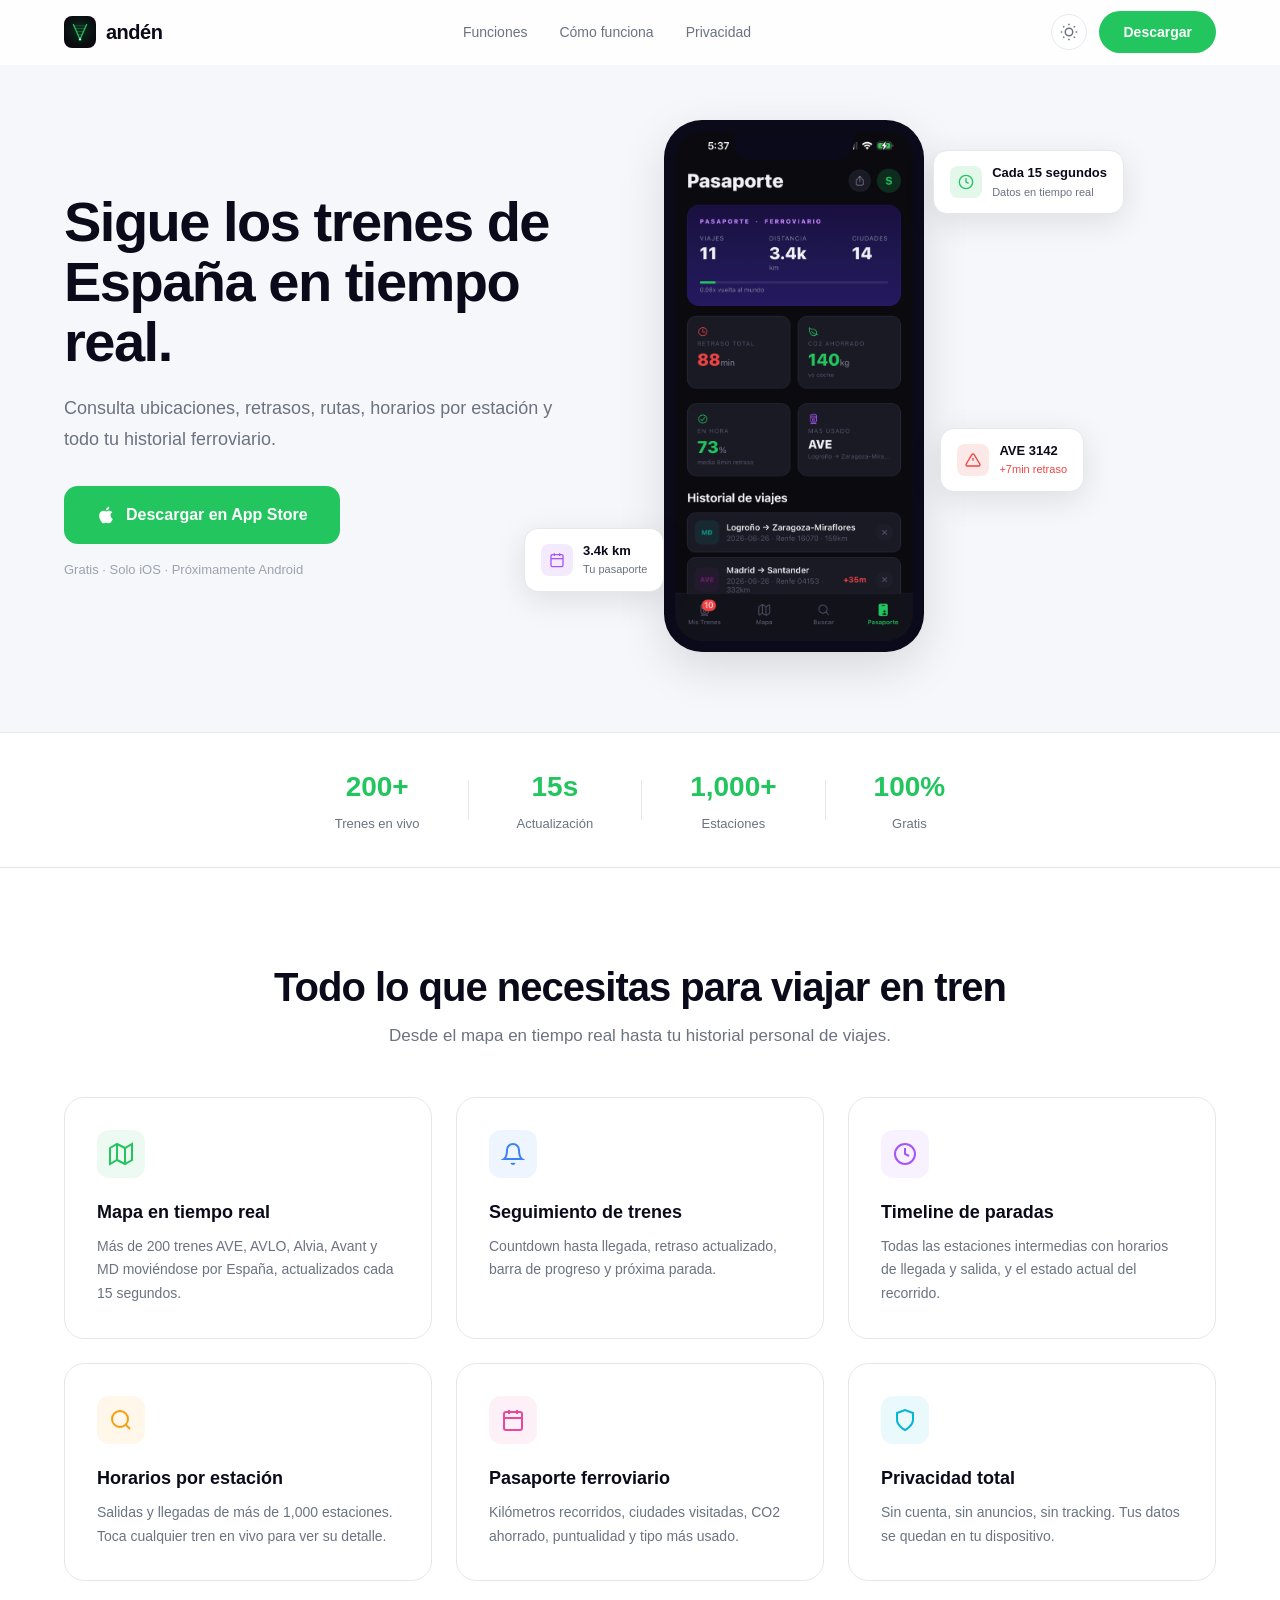
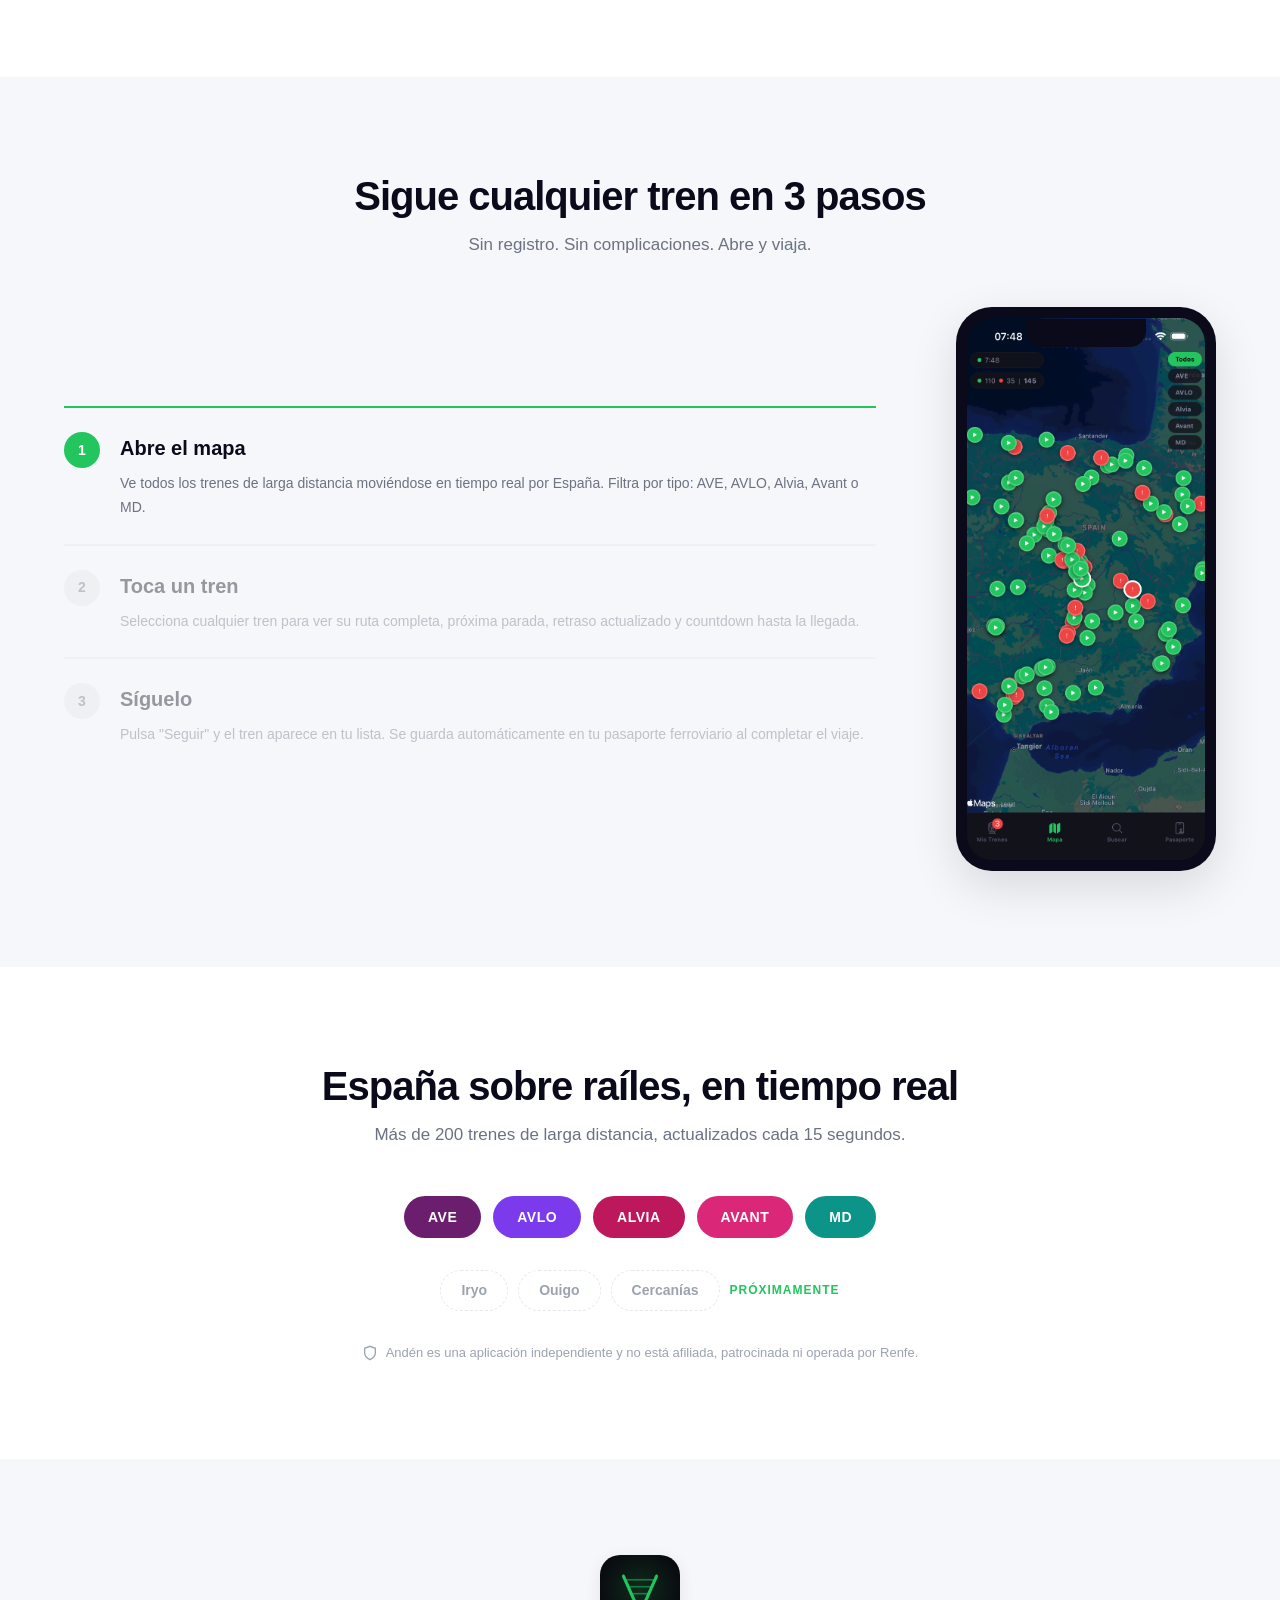
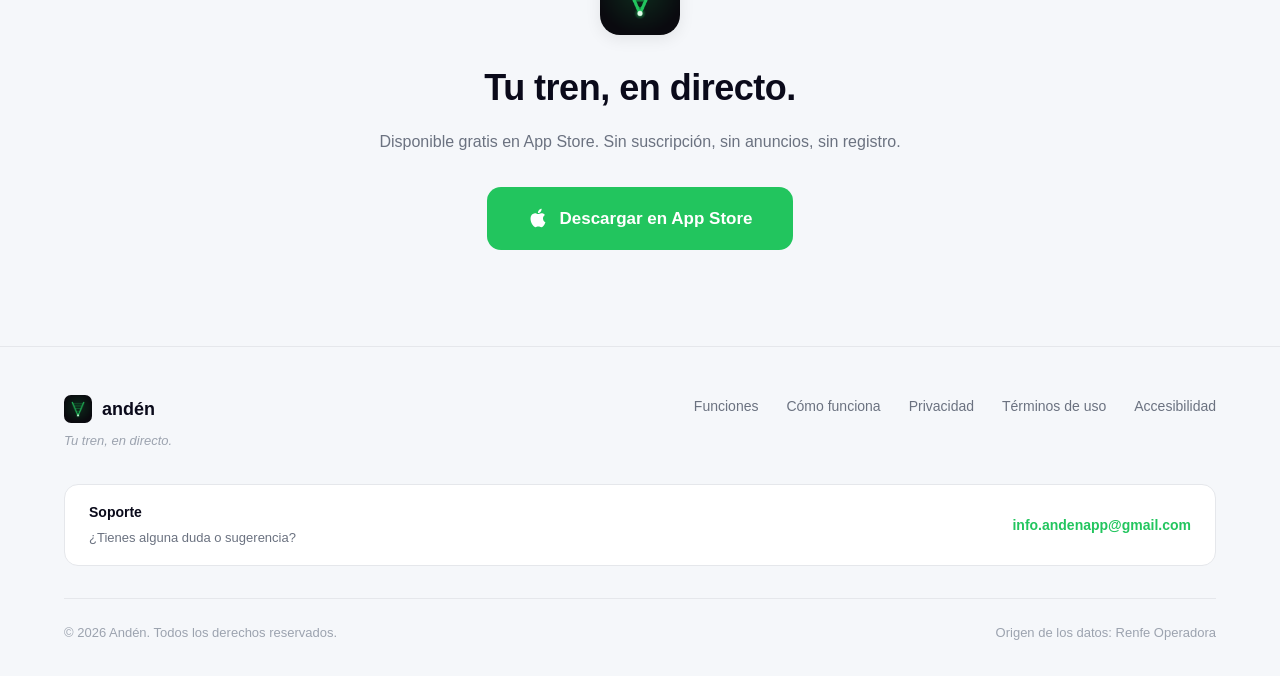
==== index.html @ cdd54abd "Initial commit: Andén landing page Landing page with hero, features, how-it-works, operators, CTA. L" ====
<!DOCTYPE html>
<html lang="es">
<head>
  <meta charset="UTF-8">
  <meta name="viewport" content="width=device-width, initial-scale=1.0">
  <title>Andén — Trenes en tiempo real en España | AVE, AVLO, Alvia, Avant</title>
  <meta name="description" content="Sigue trenes por España en tiempo real. Consulta ubicación, retrasos, rutas, horarios por estación y crea tu pasaporte ferroviario con Andén.">
  <meta name="keywords" content="trenes tiempo real, mapa de trenes, seguimiento de trenes, retrasos de tren, horarios de tren, tren en directo, AVE, Cercanías, Media Distancia, estaciones de tren, train tracker Spain, live train map, Spanish rail">
  <meta name="author" content="Santiago Muñoz Thomen">
  <meta name="robots" content="index, follow">
  <link rel="canonical" href="https://santiagomunozthomen.github.io/anden/">

  <!-- Open Graph -->
  <meta property="og:title" content="Andén — Trenes en tiempo real en España">
  <meta property="og:description" content="Sigue más de 200 trenes en tiempo real. Mapa interactivo, retrasos al segundo y tu pasaporte ferroviario. Gratis en App Store.">
  <meta property="og:image" content="https://santiagomunozthomen.github.io/anden/images/Viarail-icon-1024.png">
  <meta property="og:url" content="https://santiagomunozthomen.github.io/anden/">
  <meta property="og:type" content="website">
  <meta property="og:locale" content="es_ES">
  <meta property="og:site_name" content="Andén">

  <!-- Twitter -->
  <meta name="twitter:card" content="summary_large_image">
  <meta name="twitter:title" content="Andén — Trenes en tiempo real en España">
  <meta name="twitter:description" content="Sigue trenes por España en tiempo real. Retrasos, rutas, horarios y tu pasaporte ferroviario.">
  <meta name="twitter:image" content="https://santiagomunozthomen.github.io/anden/images/Viarail-icon-1024.png">

  <!-- Favicon -->
  <link rel="icon" type="image/png" href="images/app-icon.png">
  <link rel="apple-touch-icon" href="images/app-icon.png">

  <!-- Schema.org -->
  <script type="application/ld+json">
  {
    "@context": "https://schema.org",
    "@type": "MobileApplication",
    "name": "Andén",
    "operatingSystem": "iOS 16.0+",
    "applicationCategory": "TravelApplication",
    "offers": {
      "@type": "Offer",
      "price": "0",
      "priceCurrency": "EUR",
      "availability": "https://schema.org/InStock"
    },
    "description": "Sigue trenes por España en tiempo real. Consulta ubicación, retrasos, rutas, horarios por estación y crea tu pasaporte ferroviario.",
    "author": {
      "@type": "Person",
      "name": "Santiago Muñoz Thomen"
    },
    "inLanguage": ["es", "en"],
    "screenshot": "https://santiagomunozthomen.github.io/anden/images/mapa.png",
    "featureList": "Mapa en tiempo real, Seguimiento de trenes, Pasaporte ferroviario, Retrasos en vivo, Horarios por estación, Búsqueda inteligente"
  }
  </script>

  <link rel="preload" as="image" href="images/pasaporte.png">
  <link rel="stylesheet" href="css/style.css">
</head>
<body>

  <!-- Navbar -->
  <nav class="navbar" id="navbar">
    <div class="nav-container">
      <a href="#" class="nav-logo">
        <img src="images/app-icon.png" alt="Andén" class="nav-logo-img">
        <span class="nav-logo-text">andén</span>
      </a>
      <div class="nav-links">
        <a href="#features">Funciones</a>
        <a href="#how-it-works">Cómo funciona</a>
        <a href="privacy.html">Privacidad</a>
      </div>
      <div class="nav-right">
        <button class="theme-toggle" id="themeToggle" aria-label="Cambiar tema">
          <svg class="icon-sun" viewBox="0 0 24 24" fill="none" stroke="currentColor" stroke-width="2"><circle cx="12" cy="12" r="5"/><line x1="12" y1="1" x2="12" y2="3"/><line x1="12" y1="21" x2="12" y2="23"/><line x1="4.22" y1="4.22" x2="5.64" y2="5.64"/><line x1="18.36" y1="18.36" x2="19.78" y2="19.78"/><line x1="1" y1="12" x2="3" y2="12"/><line x1="21" y1="12" x2="23" y2="12"/><line x1="4.22" y1="19.78" x2="5.64" y2="18.36"/><line x1="18.36" y1="5.64" x2="19.78" y2="4.22"/></svg>
          <svg class="icon-moon" viewBox="0 0 24 24" fill="none" stroke="currentColor" stroke-width="2"><path d="M21 12.79A9 9 0 1111.21 3 7 7 0 0021 12.79z"/></svg>
        </button>
        <a href="#download" class="nav-cta">Descargar</a>
      </div>
      <button class="nav-mobile-toggle" id="navToggle" aria-label="Abrir menú">
        <span></span><span></span><span></span>
      </button>
    </div>
  </nav>

  <!-- Mobile menu -->
  <div class="mobile-menu" id="mobileMenu">
    <a href="#features">Funciones</a>
    <a href="#how-it-works">Cómo funciona</a>
    <a href="privacy.html">Privacidad</a>
    <a href="#download" class="mobile-menu-cta">Descargar</a>
  </div>

  <!-- Hero -->
  <section class="hero">
    <div class="hero-container">
      <div class="hero-text">
        <h1>Sigue los trenes de España en tiempo real.</h1>
        <p class="hero-subtitle">Consulta ubicaciones, retrasos, rutas, horarios por estación y todo tu historial ferroviario.</p>
        <div class="hero-buttons">
          <a href="#download" class="btn btn-primary">
            <svg width="20" height="20" viewBox="0 0 24 24" fill="currentColor"><path d="M18.71 19.5c-.83 1.24-1.71 2.45-3.05 2.47-1.34.03-1.77-.79-3.29-.79-1.53 0-2 .77-3.27.82-1.31.05-2.3-1.32-3.14-2.53C4.25 17 2.94 12.45 4.7 9.39c.87-1.52 2.43-2.48 4.12-2.51 1.28-.02 2.5.87 3.29.87.78 0 2.26-1.07 3.8-.91.65.03 2.47.26 3.64 1.98-.09.06-2.17 1.28-2.15 3.81.03 3.02 2.65 4.03 2.68 4.04-.03.07-.42 1.44-1.38 2.83M13 3.5c.73-.83 1.94-1.46 2.94-1.5.13 1.17-.34 2.35-1.04 3.19-.69.85-1.83 1.51-2.95 1.42-.15-1.15.41-2.35 1.05-3.11z"/></svg>
            Descargar en App Store
          </a>
        </div>
        <p class="hero-note">Gratis · Solo iOS · Próximamente Android</p>
      </div>
      <div class="hero-phone">
        <div class="phone-frame">
          <div class="phone-notch"></div>
          <img src="images/pasaporte.png" alt="Andén — Pasaporte ferroviario con estadísticas de viajes en tren" class="phone-screen">
        </div>
        <div class="floating-card floating-card-1">
          <div class="floating-card-icon" style="background: #22c55e20; color: #22c55e;">
            <svg width="16" height="16" viewBox="0 0 24 24" fill="none" stroke="currentColor" stroke-width="2"><circle cx="12" cy="12" r="10"/><path d="M12 6v6l4 2"/></svg>
          </div>
          <div>
            <div class="floating-card-title">Cada 15 segundos</div>
            <div class="floating-card-desc">Datos en tiempo real</div>
          </div>
        </div>
        <div class="floating-card floating-card-2">
          <div class="floating-card-icon" style="background: #ef444420; color: #ef4444;">
            <svg width="16" height="16" viewBox="0 0 24 24" fill="none" stroke="currentColor" stroke-width="2"><path d="M10.29 3.86L1.82 18a2 2 0 001.71 3h16.94a2 2 0 001.71-3L13.71 3.86a2 2 0 00-3.42 0z"/><line x1="12" y1="9" x2="12" y2="13"/><line x1="12" y1="17" x2="12.01" y2="17"/></svg>
          </div>
          <div>
            <div class="floating-card-title">AVE 3142</div>
            <div class="floating-card-desc" style="color: #ef4444;">+7min retraso</div>
          </div>
        </div>
        <div class="floating-card floating-card-3">
          <div class="floating-card-icon" style="background: #a855f720; color: #a855f7;">
            <svg width="16" height="16" viewBox="0 0 24 24" fill="none" stroke="currentColor" stroke-width="2"><rect x="3" y="4" width="18" height="18" rx="2" ry="2"/><line x1="16" y1="2" x2="16" y2="6"/><line x1="8" y1="2" x2="8" y2="6"/><line x1="3" y1="10" x2="21" y2="10"/></svg>
          </div>
          <div>
            <div class="floating-card-title">3.4k km</div>
            <div class="floating-card-desc">Tu pasaporte</div>
          </div>
        </div>
      </div>
    </div>
  </section>

  <!-- Stats bar -->
  <section class="stats-bar">
    <div class="stats-container">
      <div class="stat">
        <span class="stat-number">200+</span>
        <span class="stat-label">Trenes en vivo</span>
      </div>
      <div class="stat-divider"></div>
      <div class="stat">
        <span class="stat-number">15s</span>
        <span class="stat-label">Actualización</span>
      </div>
      <div class="stat-divider"></div>
      <div class="stat">
        <span class="stat-number">1,000+</span>
        <span class="stat-label">Estaciones</span>
      </div>
      <div class="stat-divider"></div>
      <div class="stat">
        <span class="stat-number">100%</span>
        <span class="stat-label">Gratis</span>
      </div>
    </div>
  </section>

  <!-- Features grid -->
  <section class="features" id="features">
    <div class="section-container">
      <h2 class="section-title">Todo lo que necesitas para viajar en tren</h2>
      <p class="section-subtitle">Desde el mapa en tiempo real hasta tu historial personal de viajes.</p>
      <div class="features-grid">
        <div class="feature-card">
          <div class="feature-icon" style="background: #22c55e15;">
            <svg width="24" height="24" viewBox="0 0 24 24" fill="none" stroke="#22c55e" stroke-width="2"><polygon points="1 6 1 22 8 18 16 22 23 18 23 2 16 6 8 2 1 6"/><line x1="8" y1="2" x2="8" y2="18"/><line x1="16" y1="6" x2="16" y2="22"/></svg>
          </div>
          <h3>Mapa en tiempo real</h3>
          <p>Más de 200 trenes AVE, AVLO, Alvia, Avant y MD moviéndose por España, actualizados cada 15 segundos.</p>
        </div>
        <div class="feature-card">
          <div class="feature-icon" style="background: #3b82f615;">
            <svg width="24" height="24" viewBox="0 0 24 24" fill="none" stroke="#3b82f6" stroke-width="2"><path d="M18 8A6 6 0 006 8c0 7-3 9-3 9h18s-3-2-3-9"/><path d="M13.73 21a2 2 0 01-3.46 0"/></svg>
          </div>
          <h3>Seguimiento de trenes</h3>
          <p>Countdown hasta llegada, retraso actualizado, barra de progreso y próxima parada.</p>
        </div>
        <div class="feature-card">
          <div class="feature-icon" style="background: #a855f715;">
            <svg width="24" height="24" viewBox="0 0 24 24" fill="none" stroke="#a855f7" stroke-width="2"><circle cx="12" cy="12" r="10"/><polyline points="12 6 12 12 16 14"/></svg>
          </div>
          <h3>Timeline de paradas</h3>
          <p>Todas las estaciones intermedias con horarios de llegada y salida, y el estado actual del recorrido.</p>
        </div>
        <div class="feature-card">
          <div class="feature-icon" style="background: #f59e0b15;">
            <svg width="24" height="24" viewBox="0 0 24 24" fill="none" stroke="#f59e0b" stroke-width="2"><circle cx="11" cy="11" r="8"/><line x1="21" y1="21" x2="16.65" y2="16.65"/></svg>
          </div>
          <h3>Horarios por estación</h3>
          <p>Salidas y llegadas de más de 1,000 estaciones. Toca cualquier tren en vivo para ver su detalle.</p>
        </div>
        <div class="feature-card">
          <div class="feature-icon" style="background: #ec489915;">
            <svg width="24" height="24" viewBox="0 0 24 24" fill="none" stroke="#ec4899" stroke-width="2"><rect x="3" y="4" width="18" height="18" rx="2" ry="2"/><line x1="16" y1="2" x2="16" y2="6"/><line x1="8" y1="2" x2="8" y2="6"/><line x1="3" y1="10" x2="21" y2="10"/></svg>
          </div>
          <h3>Pasaporte ferroviario</h3>
          <p>Kilómetros recorridos, ciudades visitadas, CO2 ahorrado, puntualidad y tipo más usado.</p>
        </div>
        <div class="feature-card">
          <div class="feature-icon" style="background: #06b6d415;">
            <svg width="24" height="24" viewBox="0 0 24 24" fill="none" stroke="#06b6d4" stroke-width="2"><path d="M12 22s8-4 8-10V5l-8-3-8 3v7c0 6 8 10 8 10z"/></svg>
          </div>
          <h3>Privacidad total</h3>
          <p>Sin cuenta, sin anuncios, sin tracking. Tus datos se quedan en tu dispositivo.</p>
        </div>
      </div>
    </div>
  </section>

  <!-- How it works -->
  <section class="how-it-works" id="how-it-works">
    <div class="section-container">
      <h2 class="section-title">Sigue cualquier tren en 3 pasos</h2>
      <p class="section-subtitle">Sin registro. Sin complicaciones. Abre y viaja.</p>
      <div class="steps-layout">
        <div class="steps-list">
          <div class="step active" data-step="0">
            <div class="step-number">1</div>
            <div class="step-content">
              <h3>Abre el mapa</h3>
              <p>Ve todos los trenes de larga distancia moviéndose en tiempo real por España. Filtra por tipo: AVE, AVLO, Alvia, Avant o MD.</p>
            </div>
          </div>
          <div class="step" data-step="1">
            <div class="step-number">2</div>
            <div class="step-content">
              <h3>Toca un tren</h3>
              <p>Selecciona cualquier tren para ver su ruta completa, próxima parada, retraso actualizado y countdown hasta la llegada.</p>
            </div>
          </div>
          <div class="step" data-step="2">
            <div class="step-number">3</div>
            <div class="step-content">
              <h3>Síguelo</h3>
              <p>Pulsa "Seguir" y el tren aparece en tu lista. Se guarda automáticamente en tu pasaporte ferroviario al completar el viaje.</p>
            </div>
          </div>
        </div>
        <div class="steps-phone">
          <div class="phone-frame phone-frame-small">
            <div class="phone-notch"></div>
            <img src="images/mapa.png" alt="Andén — Mapa de trenes en tiempo real en España" class="phone-screen step-screen active" data-step="0">
            <img src="images/detalle-tren.png" alt="Andén — Detalle de tren con retraso y ruta" class="phone-screen step-screen" data-step="1">
            <img src="images/mis-trenes.png" alt="Andén — Lista de trenes seguidos" class="phone-screen step-screen" data-step="2">
          </div>
        </div>
      </div>
    </div>
  </section>

  <!-- Operators -->
  <section class="operators">
    <div class="section-container">
      <h2 class="section-title">España sobre raíles, en tiempo real</h2>
      <p class="section-subtitle">Más de 200 trenes de larga distancia, actualizados cada 15 segundos.</p>
      <div class="operator-chips">
        <span class="operator-chip" style="background: #6b1d6e;">AVE</span>
        <span class="operator-chip" style="background: #7c3aed;">AVLO</span>
        <span class="operator-chip" style="background: #be185d;">Alvia</span>
        <span class="operator-chip" style="background: #db2777;">Avant</span>
        <span class="operator-chip" style="background: #0d9488;">MD</span>
      </div>
      <div class="operator-coming-soon">
        <div class="coming-soon-row">
          <span class="coming-soon-chip">Iryo</span>
          <span class="coming-soon-chip">Ouigo</span>
          <span class="coming-soon-chip">Cercanías</span>
          <span class="coming-soon-label">Próximamente</span>
        </div>
      </div>
      <div class="operator-note">
        <svg width="16" height="16" viewBox="0 0 24 24" fill="none" stroke="currentColor" stroke-width="2"><path d="M12 22s8-4 8-10V5l-8-3-8 3v7c0 6 8 10 8 10z"/></svg>
        <span>Andén es una aplicación independiente y no está afiliada, patrocinada ni operada por Renfe.</span>
      </div>
    </div>
  </section>

  <!-- CTA -->
  <section class="cta-section" id="download">
    <div class="section-container">
      <div class="cta-card">
        <img src="images/app-icon.png" alt="Andén" class="cta-icon">
        <h2>Tu tren, en directo.</h2>
        <p>Disponible gratis en App Store. Sin suscripción, sin anuncios, sin registro.</p>
        <a href="#" class="btn btn-primary btn-large">
          <svg width="22" height="22" viewBox="0 0 24 24" fill="currentColor"><path d="M18.71 19.5c-.83 1.24-1.71 2.45-3.05 2.47-1.34.03-1.77-.79-3.29-.79-1.53 0-2 .77-3.27.82-1.31.05-2.3-1.32-3.14-2.53C4.25 17 2.94 12.45 4.7 9.39c.87-1.52 2.43-2.48 4.12-2.51 1.28-.02 2.5.87 3.29.87.78 0 2.26-1.07 3.8-.91.65.03 2.47.26 3.64 1.98-.09.06-2.17 1.28-2.15 3.81.03 3.02 2.65 4.03 2.68 4.04-.03.07-.42 1.44-1.38 2.83M13 3.5c.73-.83 1.94-1.46 2.94-1.5.13 1.17-.34 2.35-1.04 3.19-.69.85-1.83 1.51-2.95 1.42-.15-1.15.41-2.35 1.05-3.11z"/></svg>
          Descargar en App Store
        </a>
      </div>
    </div>
  </section>

  <!-- Footer -->
  <footer class="footer">
    <div class="footer-container">
      <div class="footer-top">
        <div class="footer-brand">
          <div class="footer-logo">
            <img src="images/app-icon.png" alt="Andén" class="footer-logo-img">
            <span class="footer-logo-text">andén</span>
          </div>
          <p class="footer-tagline">Tu tren, en directo.</p>
        </div>
        <div class="footer-links">
          <a href="#features">Funciones</a>
          <a href="#how-it-works">Cómo funciona</a>
          <a href="privacy.html">Privacidad</a>
          <a href="terms.html">Términos de uso</a>
          <a href="accessibility.html">Accesibilidad</a>
        </div>
      </div>
      <div class="footer-support">
        <div>
          <strong>Soporte</strong>
          <span>¿Tienes alguna duda o sugerencia?</span>
        </div>
        <a href="mailto:info.andenapp@gmail.com">info.andenapp@gmail.com</a>
      </div>
      <div class="footer-bottom">
        <span>&copy; 2026 Andén. Todos los derechos reservados.</span>
        <span>Origen de los datos: Renfe Operadora</span>
      </div>
    </div>
  </footer>

  <script src="js/main.js" defer></script>
</body>
</html>
---- css/style.css ----
/* ========================================
   Viarail Landing Page — Light/Dark Theme
   ======================================== */

*, *::before, *::after {
  margin: 0;
  padding: 0;
  box-sizing: border-box;
}

:root {
  --green: #22c55e;
  --green-dark: #16a34a;
  --red: #ef4444;
  --purple: #a855f7;
  --radius-sm: 10px;
  --radius-md: 14px;
  --radius-lg: 20px;
  --radius-xl: 28px;
  --radius-full: 100px;

  /* Light (default) */
  --bg-page: #ffffff;
  --bg-alt: #f5f7fa;
  --bg-card: #ffffff;
  --bg-card-hover: #f9fafb;
  --bg-nav: rgba(255,255,255,0.85);
  --bg-mobile-menu: rgba(255,255,255,0.98);
  --bg-floating: #ffffff;
  --bg-support: #ffffff;
  --text-primary: #0a0a1a;
  --text-secondary: #6b7280;
  --text-tertiary: #9ca3af;
  --border: #e5e7eb;
  --shadow-sm: 0 1px 3px rgba(0,0,0,0.06);
  --shadow-md: 0 4px 16px rgba(0,0,0,0.08);
  --shadow-lg: 0 8px 32px rgba(0,0,0,0.1);
  --shadow-xl: 0 16px 48px rgba(0,0,0,0.12);
  --phone-shadow: 0 16px 48px rgba(0,0,0,0.12);
  --btn-text: #fff;
  color-scheme: light dark;
}

@media (prefers-color-scheme: dark) {
  :root:not([data-theme="light"]) {
    --bg-page: #0a0a0f;
    --bg-alt: #12121a;
    --bg-card: #1a1a25;
    --bg-card-hover: #22222f;
    --bg-nav: rgba(10,10,15,0.85);
    --bg-mobile-menu: rgba(10,10,15,0.98);
    --bg-floating: #1a1a25;
    --bg-support: #1a1a25;
    --text-primary: #f0f0f5;
    --text-secondary: #8888a0;
    --text-tertiary: #55556a;
    --border: #2a2a3a;
    --shadow-sm: 0 1px 3px rgba(0,0,0,0.2);
    --shadow-md: 0 4px 16px rgba(0,0,0,0.3);
    --shadow-lg: 0 8px 32px rgba(0,0,0,0.4);
    --shadow-xl: 0 16px 48px rgba(0,0,0,0.5);
    --phone-shadow: 0 16px 48px rgba(0,0,0,0.5), 0 0 0 1px rgba(255,255,255,0.05);
    --btn-text: #0a0a0f;
  }
}

[data-theme="dark"] {
  --bg-page: #0a0a0f;
  --bg-alt: #12121a;
  --bg-card: #1a1a25;
  --bg-card-hover: #22222f;
  --bg-nav: rgba(10,10,15,0.85);
  --bg-mobile-menu: rgba(10,10,15,0.98);
  --bg-floating: #1a1a25;
  --bg-support: #1a1a25;
  --text-primary: #f0f0f5;
  --text-secondary: #8888a0;
  --text-tertiary: #55556a;
  --border: #2a2a3a;
  --shadow-sm: 0 1px 3px rgba(0,0,0,0.2);
  --shadow-md: 0 4px 16px rgba(0,0,0,0.3);
  --shadow-lg: 0 8px 32px rgba(0,0,0,0.4);
  --shadow-xl: 0 16px 48px rgba(0,0,0,0.5);
  --phone-shadow: 0 16px 48px rgba(0,0,0,0.5), 0 0 0 1px rgba(255,255,255,0.05);
  --btn-text: #0a0a0f;
}

[data-theme="light"] {
  --bg-page: #ffffff;
  --bg-alt: #f5f7fa;
  --bg-card: #ffffff;
  --bg-card-hover: #f9fafb;
  --bg-nav: rgba(255,255,255,0.85);
  --bg-mobile-menu: rgba(255,255,255,0.98);
  --bg-floating: #ffffff;
  --bg-support: #ffffff;
  --text-primary: #0a0a1a;
  --text-secondary: #6b7280;
  --text-tertiary: #9ca3af;
  --border: #e5e7eb;
  --shadow-sm: 0 1px 3px rgba(0,0,0,0.06);
  --shadow-md: 0 4px 16px rgba(0,0,0,0.08);
  --shadow-lg: 0 8px 32px rgba(0,0,0,0.1);
  --shadow-xl: 0 16px 48px rgba(0,0,0,0.12);
  --phone-shadow: 0 16px 48px rgba(0,0,0,0.12);
  --btn-text: #fff;
}

html {
  scroll-behavior: smooth;
  -webkit-font-smoothing: antialiased;
  -moz-osx-font-smoothing: grayscale;
}

body {
  font-family: -apple-system, BlinkMacSystemFont, 'Segoe UI', Roboto, sans-serif;
  color: var(--text-primary);
  background: var(--bg-page);
  line-height: 1.6;
  overflow-x: hidden;
  transition: background 0.3s, color 0.3s;
}

a { text-decoration: none; color: inherit; }
img { max-width: 100%; display: block; }

/* ========================================
   Navbar
   ======================================== */

.navbar {
  position: fixed;
  top: 0;
  left: 0;
  right: 0;
  z-index: 100;
  background: var(--bg-nav);
  backdrop-filter: blur(20px);
  -webkit-backdrop-filter: blur(20px);
  border-bottom: 1px solid transparent;
  transition: border-color 0.3s, box-shadow 0.3s;
}

.navbar.scrolled {
  border-bottom-color: var(--border);
  box-shadow: var(--shadow-sm);
}

.nav-container {
  max-width: 1200px;
  margin: 0 auto;
  padding: 0 24px;
  height: 64px;
  display: flex;
  align-items: center;
  justify-content: space-between;
}

.nav-logo {
  display: flex;
  align-items: center;
  gap: 10px;
}

.nav-logo-img {
  width: 32px;
  height: 32px;
  border-radius: 8px;
}

.nav-logo-text {
  font-size: 20px;
  font-weight: 800;
  color: var(--text-primary);
  letter-spacing: -0.5px;
}

.nav-links {
  display: flex;
  align-items: center;
  gap: 32px;
}

.nav-links a {
  font-size: 14px;
  font-weight: 500;
  color: var(--text-secondary);
  transition: color 0.2s;
}

.nav-links a:hover {
  color: var(--text-primary);
}

.nav-right {
  display: flex;
  align-items: center;
  gap: 12px;
}

.theme-toggle {
  width: 36px;
  height: 36px;
  border-radius: 50%;
  border: 1px solid var(--border);
  background: var(--bg-card);
  cursor: pointer;
  display: flex;
  align-items: center;
  justify-content: center;
  transition: background 0.2s, border-color 0.2s;
  color: var(--text-secondary);
}

.theme-toggle:hover {
  border-color: var(--green);
  color: var(--green);
}

.theme-toggle .icon-sun,
.theme-toggle .icon-moon {
  width: 18px;
  height: 18px;
}

.theme-toggle .icon-moon { display: none; }

@media (prefers-color-scheme: dark) {
  :root:not([data-theme="light"]) .theme-toggle .icon-sun { display: none; }
  :root:not([data-theme="light"]) .theme-toggle .icon-moon { display: block; }
}
[data-theme="dark"] .theme-toggle .icon-sun { display: none; }
[data-theme="dark"] .theme-toggle .icon-moon { display: block; }
[data-theme="light"] .theme-toggle .icon-sun { display: block; }
[data-theme="light"] .theme-toggle .icon-moon { display: none; }

.nav-cta {
  background: var(--green);
  color: var(--btn-text);
  padding: 10px 24px;
  border-radius: var(--radius-full);
  font-size: 14px;
  font-weight: 700;
  transition: background 0.2s, transform 0.2s;
}

.nav-cta:hover {
  background: var(--green-dark);
  transform: translateY(-1px);
}

.nav-mobile-toggle {
  display: none;
  flex-direction: column;
  gap: 5px;
  background: none;
  border: none;
  cursor: pointer;
  padding: 4px;
}

.nav-mobile-toggle span {
  display: block;
  width: 22px;
  height: 2px;
  background: var(--text-primary);
  border-radius: 2px;
  transition: transform 0.3s, opacity 0.3s;
}

.nav-mobile-toggle.open span:nth-child(1) { transform: translateY(7px) rotate(45deg); }
.nav-mobile-toggle.open span:nth-child(2) { opacity: 0; }
.nav-mobile-toggle.open span:nth-child(3) { transform: translateY(-7px) rotate(-45deg); }

.mobile-menu {
  display: none;
  position: fixed;
  top: 64px;
  left: 0;
  right: 0;
  background: var(--bg-mobile-menu);
  backdrop-filter: blur(20px);
  -webkit-backdrop-filter: blur(20px);
  border-bottom: 1px solid var(--border);
  padding: 16px 24px 24px;
  flex-direction: column;
  gap: 4px;
  z-index: 99;
  box-shadow: var(--shadow-md);
}

.mobile-menu.open { display: flex; }

.mobile-menu a {
  padding: 14px 16px;
  font-size: 16px;
  font-weight: 500;
  color: var(--text-secondary);
  border-radius: var(--radius-sm);
  transition: background 0.2s;
}

.mobile-menu a:hover { background: var(--bg-alt); }

.mobile-menu-cta {
  background: var(--green) !important;
  color: var(--btn-text) !important;
  text-align: center;
  font-weight: 700 !important;
  border-radius: var(--radius-md) !important;
  margin-top: 8px;
}

/* ========================================
   Buttons
   ======================================== */

.btn {
  display: inline-flex;
  align-items: center;
  gap: 10px;
  padding: 16px 32px;
  border-radius: var(--radius-md);
  font-size: 16px;
  font-weight: 700;
  border: none;
  cursor: pointer;
  transition: all 0.2s;
}

.btn-primary {
  background: var(--green);
  color: var(--btn-text);
}

.btn-primary:hover {
  background: var(--green-dark);
  transform: translateY(-2px);
  box-shadow: 0 8px 24px rgba(34, 197, 94, 0.3);
}

.btn-large {
  padding: 18px 40px;
  font-size: 17px;
}

/* ========================================
   Hero
   ======================================== */

.hero {
  padding-top: 120px;
  padding-bottom: 80px;
  background: var(--bg-alt);
  overflow: visible;
}

.hero-container {
  max-width: 1200px;
  margin: 0 auto;
  padding: 0 24px;
  display: flex;
  align-items: center;
  gap: 80px;
}

.hero-text {
  flex: 1;
  max-width: 520px;
}

.hero-text h1 {
  font-size: 56px;
  font-weight: 800;
  line-height: 1.08;
  letter-spacing: -1.5px;
  color: var(--text-primary);
  margin-bottom: 20px;
}

.hero-subtitle {
  font-size: 18px;
  color: var(--text-secondary);
  line-height: 1.7;
  margin-bottom: 32px;
}

.hero-buttons {
  display: flex;
  gap: 12px;
  flex-wrap: wrap;
}

.hero-note {
  font-size: 13px;
  color: var(--text-tertiary);
  margin-top: 16px;
}

.hero-phone {
  flex: 0 0 auto;
  position: relative;
}

/* Phone mockup */
.phone-frame {
  width: 260px;
  height: 532px;
  background: #0a0a1a;
  border-radius: 38px;
  padding: 11px;
  position: relative;
  box-shadow: var(--phone-shadow);
}

.phone-frame-small {
  width: 260px;
  height: 564px;
  border-radius: 36px;
  padding: 11px;
}

.phone-notch {
  position: absolute;
  top: 12px;
  left: 50%;
  transform: translateX(-50%);
  width: 120px;
  height: 28px;
  background: #0a0a1a;
  border-radius: 0 0 16px 16px;
  z-index: 2;
}

.phone-screen {
  width: 100%;
  height: 100%;
  object-fit: cover;
  border-radius: 27px;
}

.phone-frame-small .phone-screen {
  border-radius: 25px;
}

/* Step screenshots — phone with multiple images */
.phone-frame-small {
  position: relative;
}

.phone-frame-small .phone-screen {
  position: absolute;
  top: 11px;
  left: 11px;
  width: calc(100% - 22px);
  height: calc(100% - 22px);
  object-fit: cover;
  border-radius: 25px;
}

.step-screen {
  opacity: 0;
  transition: opacity 0.4s ease;
  z-index: 1;
}

.step-screen.active {
  opacity: 1;
}

/* Floating cards */
.floating-card {
  position: absolute;
  display: flex;
  align-items: center;
  gap: 10px;
  background: var(--bg-floating);
  border: 1px solid var(--border);
  border-radius: var(--radius-md);
  padding: 12px 16px;
  box-shadow: var(--shadow-lg);
  white-space: nowrap;
  animation: float 6s ease-in-out infinite;
}

.floating-card-icon {
  width: 32px;
  height: 32px;
  border-radius: 8px;
  display: flex;
  align-items: center;
  justify-content: center;
  flex-shrink: 0;
}

.floating-card-title {
  font-size: 13px;
  font-weight: 700;
  color: var(--text-primary);
}

.floating-card-desc {
  font-size: 11px;
  color: var(--text-secondary);
}

.floating-card-1 {
  top: 30px;
  right: -200px;
  animation-delay: 0s;
}

.floating-card-2 {
  bottom: 160px;
  right: -160px;
  animation-delay: 2s;
}

.floating-card-3 {
  bottom: 60px;
  left: -140px;
  animation-delay: 4s;
}

@keyframes float {
  0%, 100% { transform: translateY(0); }
  50% { transform: translateY(-8px); }
}

/* ========================================
   Stats bar
   ======================================== */

.stats-bar {
  background: var(--bg-page);
  border-top: 1px solid var(--border);
  border-bottom: 1px solid var(--border);
  padding: 32px 0;
}

.stats-container {
  max-width: 1200px;
  margin: 0 auto;
  padding: 0 24px;
  display: flex;
  align-items: center;
  justify-content: center;
  gap: 48px;
}

.stat {
  display: flex;
  flex-direction: column;
  align-items: center;
  gap: 4px;
}

.stat-number {
  font-size: 28px;
  font-weight: 800;
  color: var(--green);
}

.stat-label {
  font-size: 13px;
  color: var(--text-secondary);
  font-weight: 500;
}

.stat-divider {
  width: 1px;
  height: 40px;
  background: var(--border);
}

/* ========================================
   Sections
   ======================================== */

.section-container {
  max-width: 1200px;
  margin: 0 auto;
  padding: 0 24px;
}

.section-title {
  font-size: 40px;
  font-weight: 800;
  text-align: center;
  letter-spacing: -1px;
  line-height: 1.15;
  margin-bottom: 12px;
}

.section-subtitle {
  font-size: 17px;
  color: var(--text-secondary);
  text-align: center;
  margin-bottom: 48px;
}

/* ========================================
   Features grid
   ======================================== */

.features {
  padding: 96px 0;
  background: var(--bg-page);
}

.features-grid {
  display: grid;
  grid-template-columns: repeat(3, 1fr);
  gap: 24px;
}

.feature-card {
  padding: 32px;
  border-radius: var(--radius-lg);
  border: 1px solid var(--border);
  background: var(--bg-card);
  transition: transform 0.3s, box-shadow 0.3s, background 0.3s;
}

.feature-card:hover {
  transform: translateY(-4px);
  box-shadow: var(--shadow-md);
  background: var(--bg-card-hover);
}

.feature-icon {
  width: 48px;
  height: 48px;
  border-radius: 12px;
  display: flex;
  align-items: center;
  justify-content: center;
  margin-bottom: 20px;
}

.feature-card h3 {
  font-size: 18px;
  font-weight: 700;
  margin-bottom: 8px;
}

.feature-card p {
  font-size: 14px;
  color: var(--text-secondary);
  line-height: 1.7;
}

/* ========================================
   How it works
   ======================================== */

.how-it-works {
  padding: 96px 0;
  background: var(--bg-alt);
}

.steps-layout {
  display: flex;
  align-items: center;
  gap: 80px;
}

.steps-list {
  flex: 1;
}

.step {
  display: flex;
  gap: 20px;
  padding: 24px 0;
  border-top: 2px solid var(--border);
  cursor: pointer;
  transition: opacity 0.3s;
  opacity: 0.4;
}

.step.active {
  opacity: 1;
  border-top-color: var(--green);
}

.step-number {
  width: 36px;
  height: 36px;
  border-radius: 50%;
  background: var(--border);
  display: flex;
  align-items: center;
  justify-content: center;
  font-size: 14px;
  font-weight: 800;
  color: var(--text-secondary);
  flex-shrink: 0;
  transition: background 0.3s, color 0.3s;
}

.step.active .step-number {
  background: var(--green);
  color: #fff;
}

.step-content h3 {
  font-size: 20px;
  font-weight: 700;
  margin-bottom: 8px;
  transition: color 0.3s;
}

.step.active .step-content h3 {
  color: var(--text-primary);
}

.step-content p {
  font-size: 14px;
  color: var(--text-secondary);
  line-height: 1.7;
}

.steps-phone {
  flex: 0 0 auto;
  display: flex;
  justify-content: center;
}

/* ========================================
   Operators
   ======================================== */

.operators {
  padding: 96px 0;
  background: var(--bg-page);
}

.operator-chips {
  display: flex;
  justify-content: center;
  gap: 12px;
  flex-wrap: wrap;
  margin-bottom: 32px;
}

.operator-chip {
  padding: 10px 24px;
  border-radius: var(--radius-full);
  color: #fff;
  font-size: 14px;
  font-weight: 800;
  text-transform: uppercase;
  letter-spacing: 0.5px;
}

.operator-coming-soon {
  text-align: center;
  margin-bottom: 32px;
}

.coming-soon-row {
  display: inline-flex;
  align-items: center;
  gap: 10px;
  flex-wrap: wrap;
  justify-content: center;
}

.coming-soon-chip {
  padding: 8px 20px;
  border-radius: var(--radius-full);
  border: 1px dashed var(--border);
  color: var(--text-tertiary);
  font-size: 14px;
  font-weight: 600;
}

.coming-soon-label {
  font-size: 12px;
  font-weight: 700;
  color: var(--green);
  text-transform: uppercase;
  letter-spacing: 1px;
}

.operator-note {
  display: flex;
  align-items: center;
  justify-content: center;
  gap: 8px;
  font-size: 13px;
  color: var(--text-tertiary);
  text-align: center;
}

/* ========================================
   CTA
   ======================================== */

.cta-section {
  padding: 96px 0;
  background: var(--bg-alt);
}

.cta-card {
  text-align: center;
  max-width: 560px;
  margin: 0 auto;
}

.cta-icon {
  width: 80px;
  height: 80px;
  border-radius: 20px;
  margin: 0 auto 24px;
  box-shadow: var(--shadow-md);
}

.cta-card h2 {
  font-size: 36px;
  font-weight: 800;
  letter-spacing: -0.5px;
  margin-bottom: 12px;
}

.cta-card p {
  font-size: 16px;
  color: var(--text-secondary);
  margin-bottom: 32px;
}

.cta-card .btn {
  justify-content: center;
}

/* ========================================
   Footer
   ======================================== */

.footer {
  background: var(--bg-alt);
  border-top: 1px solid var(--border);
  padding: 48px 0 32px;
}

.footer-container {
  max-width: 1200px;
  margin: 0 auto;
  padding: 0 24px;
}

.footer-top {
  display: flex;
  justify-content: space-between;
  align-items: flex-start;
  margin-bottom: 32px;
}

.footer-logo {
  display: flex;
  align-items: center;
  gap: 10px;
  margin-bottom: 8px;
}

.footer-logo-img {
  width: 28px;
  height: 28px;
  border-radius: 7px;
}

.footer-logo-text {
  font-size: 18px;
  font-weight: 800;
  color: var(--text-primary);
}

.footer-tagline {
  font-size: 13px;
  color: var(--text-tertiary);
  font-style: italic;
}

.footer-links {
  display: flex;
  gap: 28px;
}

.footer-links a {
  font-size: 14px;
  color: var(--text-secondary);
  transition: color 0.2s;
}

.footer-links a:hover {
  color: var(--green);
}

.footer-support {
  display: flex;
  justify-content: space-between;
  align-items: center;
  background: var(--bg-support);
  border: 1px solid var(--border);
  border-radius: var(--radius-md);
  padding: 16px 24px;
  margin-bottom: 32px;
}

.footer-support strong {
  font-size: 14px;
  display: block;
}

.footer-support span {
  font-size: 13px;
  color: var(--text-secondary);
}

.footer-support a {
  font-size: 14px;
  color: var(--green);
  font-weight: 600;
}

.footer-support a:hover {
  text-decoration: underline;
}

.footer-bottom {
  display: flex;
  justify-content: space-between;
  padding-top: 24px;
  border-top: 1px solid var(--border);
  font-size: 13px;
  color: var(--text-tertiary);
}

/* ========================================
   Animations
   ======================================== */

.fade-up {
  opacity: 0;
  transform: translateY(24px);
  transition: opacity 0.6s ease, transform 0.6s ease;
}

.fade-up.visible {
  opacity: 1;
  transform: translateY(0);
}

/* ========================================
   Responsive
   ======================================== */

@media (max-width: 1024px) {
  .hero-text h1 { font-size: 44px; }
  .section-title { font-size: 32px; }
  .features-grid { grid-template-columns: repeat(2, 1fr); }
  .steps-layout { gap: 48px; }
}

@media (max-width: 768px) {
  .nav-links, .nav-cta { display: none; }
  .nav-mobile-toggle { display: flex; }

  .hero-container {
    flex-direction: column;
    text-align: center;
    gap: 48px;
  }

  .hero-text { max-width: 100%; }
  .hero-text h1 { font-size: 38px; letter-spacing: -1px; }
  .hero-subtitle { font-size: 16px; }
  .hero-buttons { justify-content: center; }
  .hero-note { text-align: center; }

  .floating-card-1 { left: -20px; top: 40px; }
  .floating-card-2 { right: -20px; bottom: 140px; }
  .floating-card-3 { right: -10px; top: 140px; }

  .stats-container { gap: 24px; }
  .stat-number { font-size: 22px; }
  .stat-label { font-size: 11px; }

  .features-grid { grid-template-columns: 1fr; }
  .steps-layout { flex-direction: column-reverse; gap: 40px; }

  .phone-frame {
    width: 240px; height: 492px;
    border-radius: 34px; padding: 10px;
  }
  .phone-frame-small {
    width: 240px; height: 522px;
    border-radius: 34px; padding: 10px;
  }
  .phone-screen { border-radius: 24px; }
  .phone-frame-small .phone-screen {
    top: 10px; left: 10px;
    width: calc(100% - 20px); height: calc(100% - 20px);
    border-radius: 24px;
  }

  .footer-top { flex-direction: column; gap: 24px; }
  .footer-links { flex-direction: column; gap: 12px; }
  .footer-support { flex-direction: column; text-align: center; gap: 12px; }
  .footer-bottom { flex-direction: column; text-align: center; gap: 8px; }
  .cta-card h2 { font-size: 28px; }
  .operator-note { flex-direction: column; }
}

@media (max-width: 480px) {
  .hero-text h1 { font-size: 32px; }

  .phone-frame {
    width: 220px; height: 452px;
    border-radius: 30px; padding: 9px;
  }
  .phone-frame-small {
    width: 220px; height: 478px;
    border-radius: 30px; padding: 9px;
  }
  .phone-frame-small .phone-screen {
    top: 9px; left: 9px;
    width: calc(100% - 18px); height: calc(100% - 18px);
    border-radius: 21px;
  }

  .floating-card { padding: 10px 12px; }
  .floating-card-title { font-size: 12px; }
  .floating-card-desc { font-size: 10px; }

  .stat-divider { display: none; }
  .stats-container { flex-wrap: wrap; gap: 20px; }
  .stat { flex: 0 0 40%; }
}
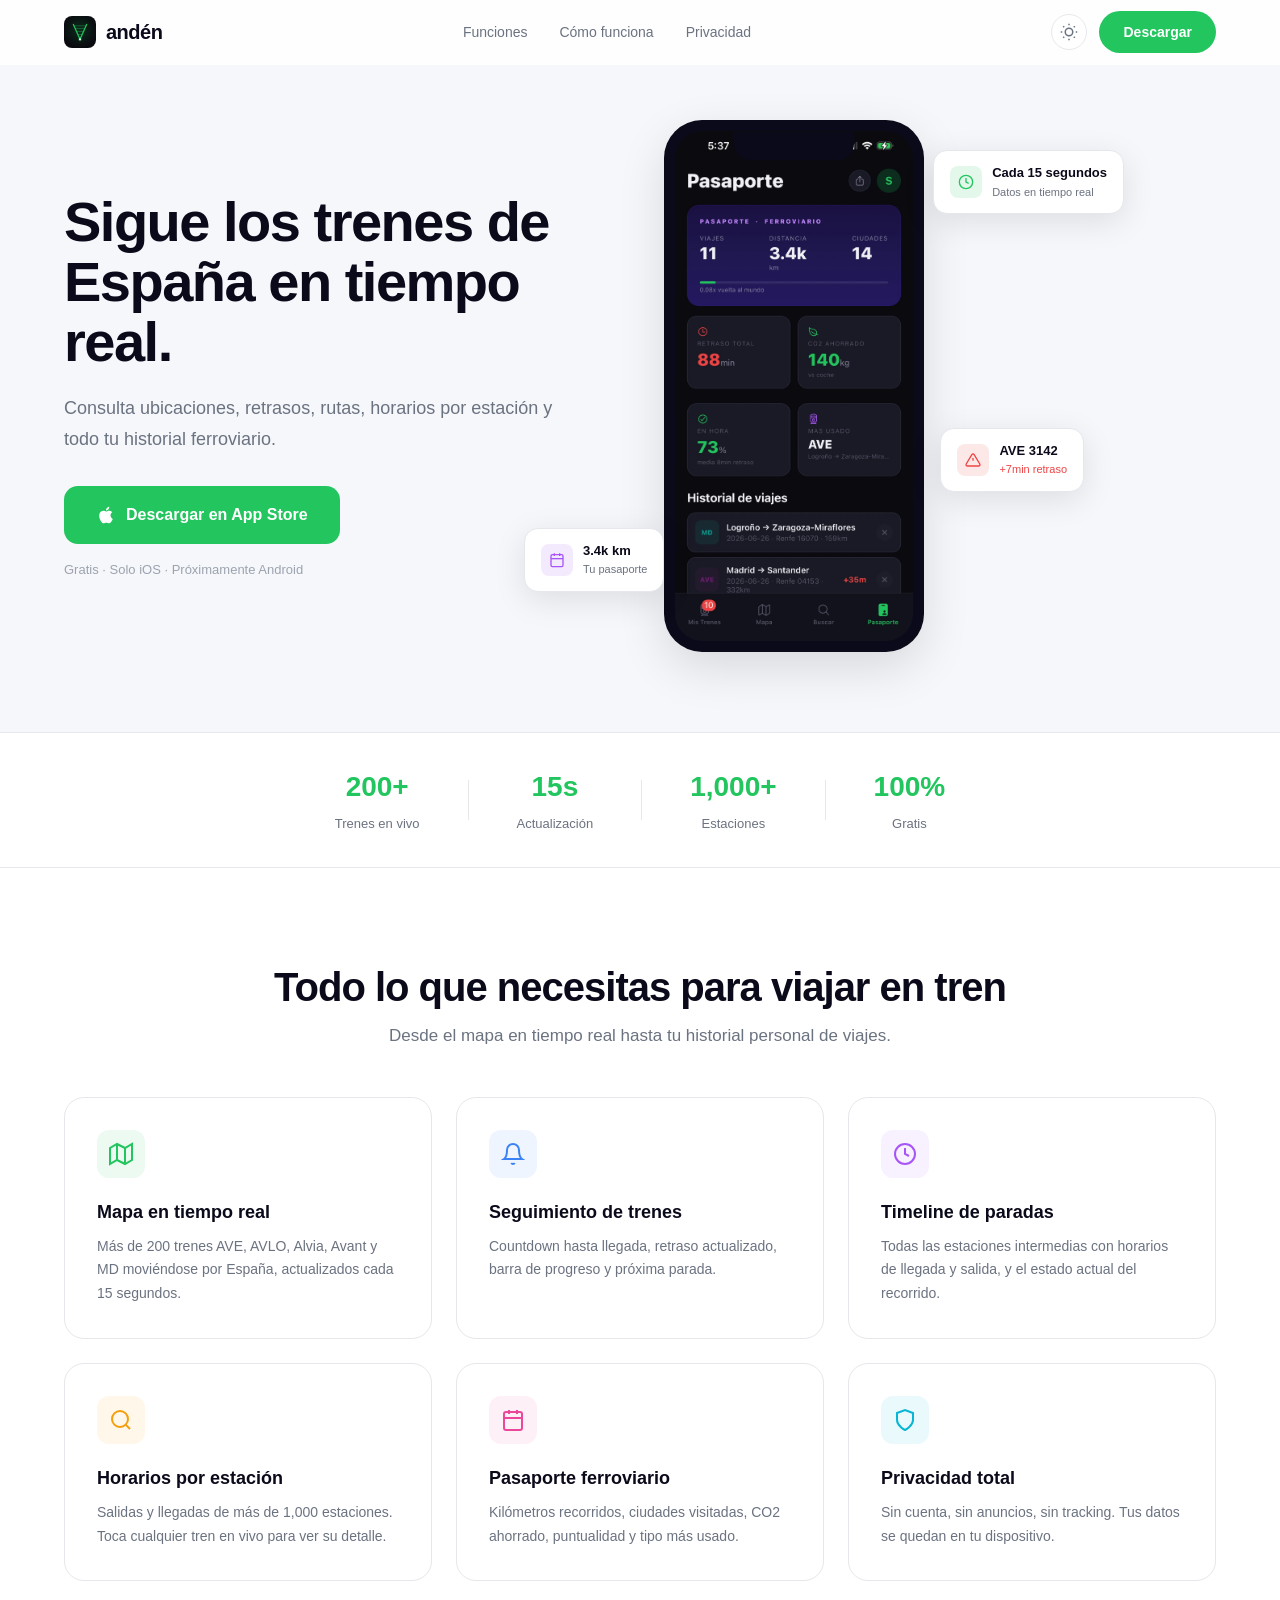
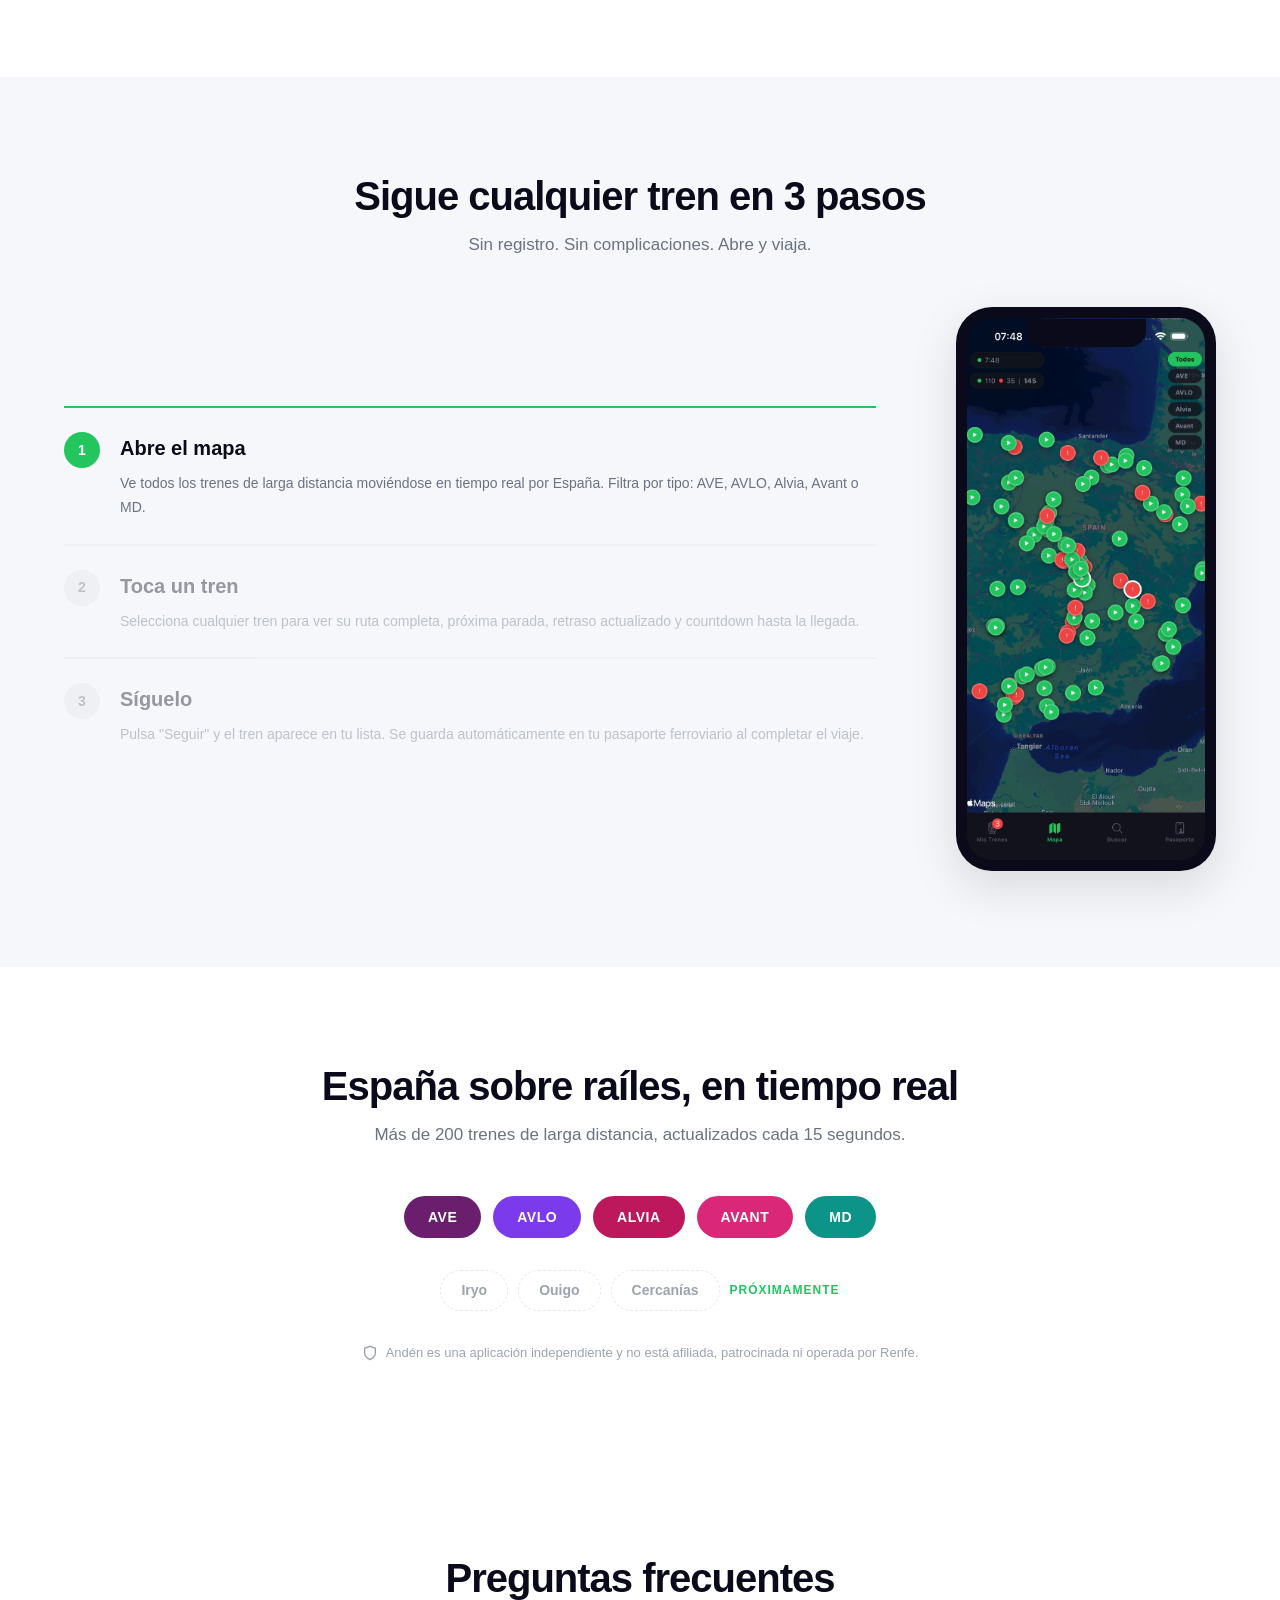
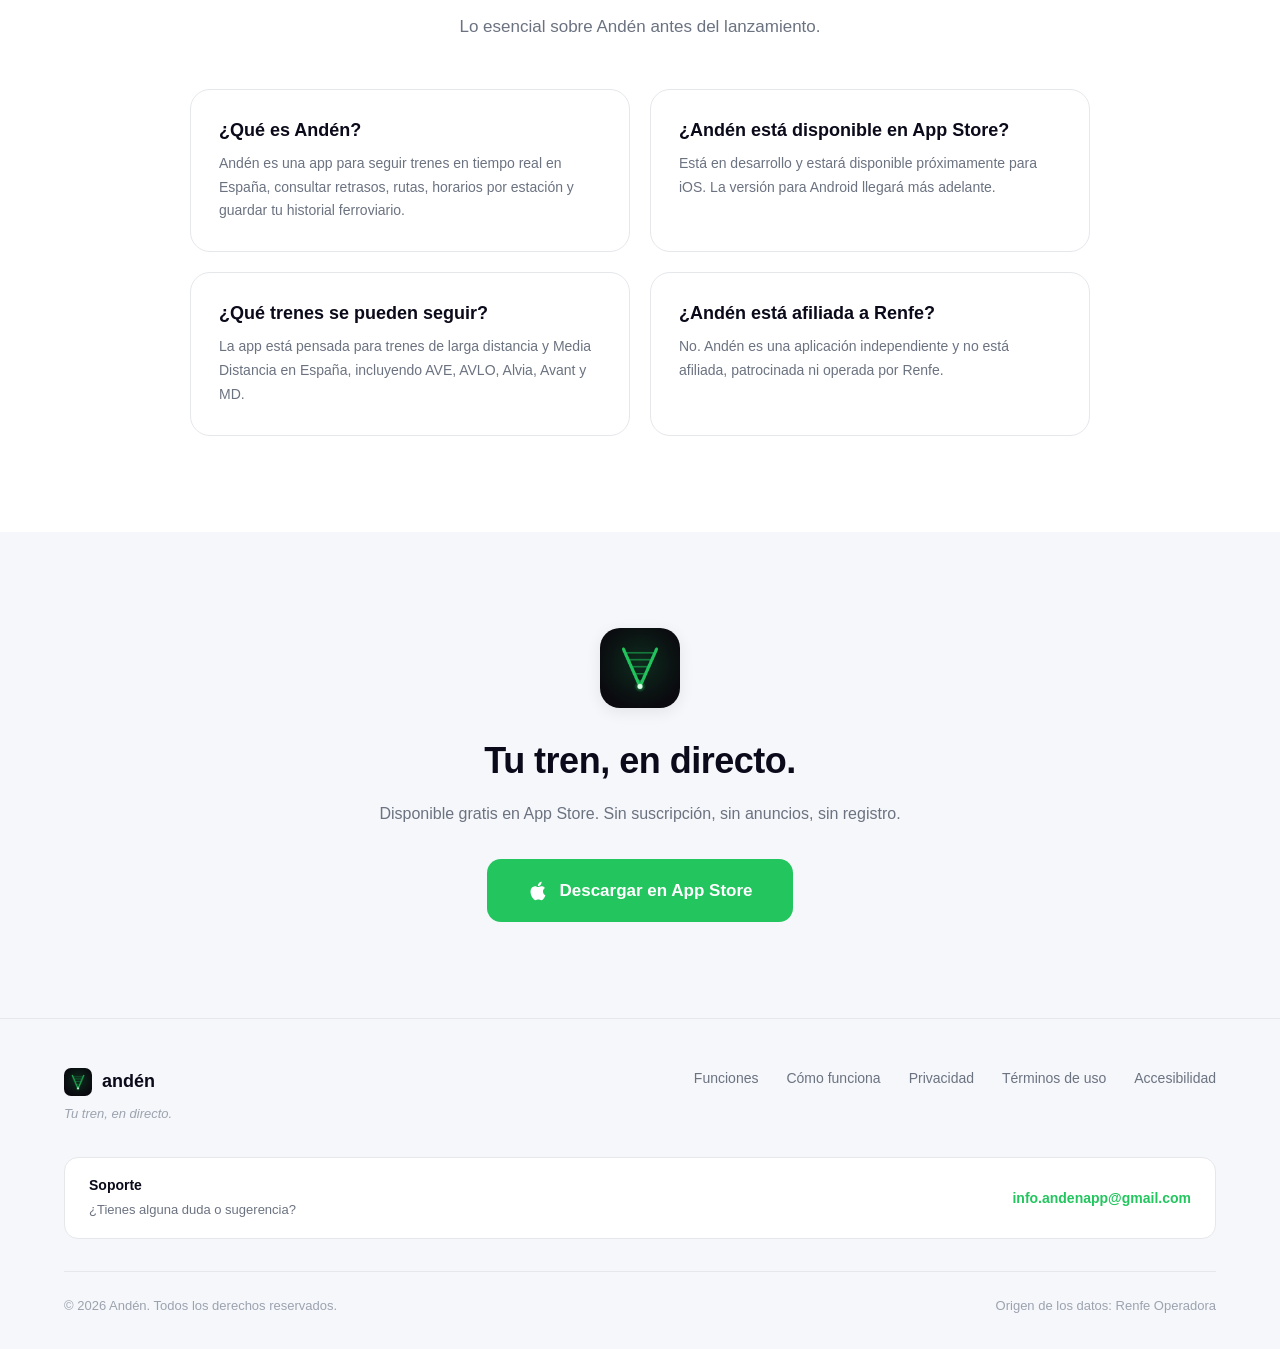
==== commit a328024a: "Improve SEO and image performance" ====
--- a/index.html
+++ b/index.html
@@ -8,13 +8,16 @@
   <meta name="keywords" content="trenes tiempo real, mapa de trenes, seguimiento de trenes, retrasos de tren, horarios de tren, tren en directo, AVE, Cercanías, Media Distancia, estaciones de tren, train tracker Spain, live train map, Spanish rail">
   <meta name="author" content="Santiago Muñoz Thomen">
   <meta name="robots" content="index, follow">
-  <link rel="canonical" href="https://santiagomunozthomen.github.io/anden/">
+  <link rel="canonical" href="https://anden-app.github.io/anden/">
 
   <!-- Open Graph -->
   <meta property="og:title" content="Andén — Trenes en tiempo real en España">
   <meta property="og:description" content="Sigue más de 200 trenes en tiempo real. Mapa interactivo, retrasos al segundo y tu pasaporte ferroviario. Gratis en App Store.">
-  <meta property="og:image" content="https://santiagomunozthomen.github.io/anden/images/Viarail-icon-1024.png">
-  <meta property="og:url" content="https://santiagomunozthomen.github.io/anden/">
+  <meta property="og:image" content="https://anden-app.github.io/anden/images/social-preview.png">
+  <meta property="og:image:width" content="1200">
+  <meta property="og:image:height" content="630">
+  <meta property="og:image:alt" content="Andén — Trenes en tiempo real en España">
+  <meta property="og:url" content="https://anden-app.github.io/anden/">
   <meta property="og:type" content="website">
   <meta property="og:locale" content="es_ES">
   <meta property="og:site_name" content="Andén">
@@ -23,7 +26,8 @@
   <meta name="twitter:card" content="summary_large_image">
   <meta name="twitter:title" content="Andén — Trenes en tiempo real en España">
   <meta name="twitter:description" content="Sigue trenes por España en tiempo real. Retrasos, rutas, horarios y tu pasaporte ferroviario.">
-  <meta name="twitter:image" content="https://santiagomunozthomen.github.io/anden/images/Viarail-icon-1024.png">
+  <meta name="twitter:image" content="https://anden-app.github.io/anden/images/social-preview.png">
+  <meta name="twitter:image:alt" content="Andén — Trenes en tiempo real en España">
 
   <!-- Favicon -->
   <link rel="icon" type="image/png" href="images/app-icon.png">
@@ -33,24 +37,93 @@
   <script type="application/ld+json">
   {
     "@context": "https://schema.org",
-    "@type": "MobileApplication",
-    "name": "Andén",
-    "operatingSystem": "iOS 16.0+",
-    "applicationCategory": "TravelApplication",
-    "offers": {
-      "@type": "Offer",
-      "price": "0",
-      "priceCurrency": "EUR",
-      "availability": "https://schema.org/InStock"
-    },
-    "description": "Sigue trenes por España en tiempo real. Consulta ubicación, retrasos, rutas, horarios por estación y crea tu pasaporte ferroviario.",
-    "author": {
-      "@type": "Person",
-      "name": "Santiago Muñoz Thomen"
-    },
-    "inLanguage": ["es", "en"],
-    "screenshot": "https://santiagomunozthomen.github.io/anden/images/mapa.png",
-    "featureList": "Mapa en tiempo real, Seguimiento de trenes, Pasaporte ferroviario, Retrasos en vivo, Horarios por estación, Búsqueda inteligente"
+    "@graph": [
+      {
+        "@type": "WebSite",
+        "@id": "https://anden-app.github.io/anden/#website",
+        "url": "https://anden-app.github.io/anden/",
+        "name": "Andén",
+        "inLanguage": "es",
+        "description": "Sigue trenes por España en tiempo real. Consulta ubicación, retrasos, rutas, horarios por estación y crea tu pasaporte ferroviario con Andén."
+      },
+      {
+        "@type": "MobileApplication",
+        "@id": "https://anden-app.github.io/anden/#app",
+        "name": "Andén",
+        "url": "https://anden-app.github.io/anden/",
+        "image": "https://anden-app.github.io/anden/images/social-preview.png",
+        "operatingSystem": "iOS 16.0+",
+        "applicationCategory": "TravelApplication",
+        "applicationSubCategory": "Rail travel app",
+        "offers": {
+          "@type": "Offer",
+          "price": "0",
+          "priceCurrency": "EUR",
+          "availability": "https://schema.org/PreOrder"
+        },
+        "description": "Sigue trenes por España en tiempo real. Consulta ubicación, retrasos, rutas, horarios por estación y crea tu pasaporte ferroviario.",
+        "author": {
+          "@type": "Person",
+          "name": "Santiago Muñoz Thomen"
+        },
+        "publisher": {
+          "@type": "Organization",
+          "name": "Andén"
+        },
+        "inLanguage": ["es", "en"],
+        "screenshot": [
+          "https://anden-app.github.io/anden/images/mapa.png",
+          "https://anden-app.github.io/anden/images/detalle-tren.png",
+          "https://anden-app.github.io/anden/images/mis-trenes.png"
+        ],
+        "featureList": [
+          "Mapa de trenes en tiempo real",
+          "Seguimiento de trenes AVE, AVLO, Alvia, Avant y Media Distancia",
+          "Retrasos en vivo",
+          "Horarios por estación",
+          "Pasaporte ferroviario",
+          "Búsqueda inteligente"
+        ]
+      },
+      {
+        "@type": "FAQPage",
+        "@id": "https://anden-app.github.io/anden/#faq",
+        "mainEntity": [
+          {
+            "@type": "Question",
+            "name": "¿Qué es Andén?",
+            "acceptedAnswer": {
+              "@type": "Answer",
+              "text": "Andén es una app para seguir trenes en tiempo real en España, consultar retrasos, rutas, horarios por estación y guardar tu historial ferroviario."
+            }
+          },
+          {
+            "@type": "Question",
+            "name": "¿Andén está disponible en App Store?",
+            "acceptedAnswer": {
+              "@type": "Answer",
+              "text": "Andén está en desarrollo y estará disponible próximamente para iOS."
+            }
+          },
+          {
+            "@type": "Question",
+            "name": "¿Qué trenes se pueden seguir?",
+            "acceptedAnswer": {
+              "@type": "Answer",
+              "text": "La app está pensada para trenes de larga distancia y Media Distancia en España, incluyendo AVE, AVLO, Alvia, Avant y MD."
+            }
+          },
+          {
+            "@type": "Question",
+            "name": "¿Andén está afiliada a Renfe?",
+            "acceptedAnswer": {
+              "@type": "Answer",
+              "text": "No. Andén es una aplicación independiente y no está afiliada, patrocinada ni operada por Renfe."
+            }
+          }
+        ]
+      }
+    ]
   }
   </script>
 
@@ -63,7 +136,7 @@
   <nav class="navbar" id="navbar">
     <div class="nav-container">
       <a href="#" class="nav-logo">
-        <img src="images/app-icon.png" alt="Andén" class="nav-logo-img">
+        <img src="images/app-icon.webp" alt="Andén" class="nav-logo-img" width="32" height="32" decoding="async">
         <span class="nav-logo-text">andén</span>
       </a>
       <div class="nav-links">
@@ -109,7 +182,7 @@
       <div class="hero-phone">
         <div class="phone-frame">
           <div class="phone-notch"></div>
-          <img src="images/pasaporte.png" alt="Andén — Pasaporte ferroviario con estadísticas de viajes en tren" class="phone-screen">
+          <img src="images/pasaporte.webp" alt="Andén — Pasaporte ferroviario con estadísticas de viajes en tren" class="phone-screen" width="1179" height="2556" fetchpriority="high" decoding="async">
         </div>
         <div class="floating-card floating-card-1">
           <div class="floating-card-icon" style="background: #22c55e20; color: #22c55e;">
@@ -251,9 +324,9 @@
         <div class="steps-phone">
           <div class="phone-frame phone-frame-small">
             <div class="phone-notch"></div>
-            <img src="images/mapa.png" alt="Andén — Mapa de trenes en tiempo real en España" class="phone-screen step-screen active" data-step="0">
-            <img src="images/detalle-tren.png" alt="Andén — Detalle de tren con retraso y ruta" class="phone-screen step-screen" data-step="1">
-            <img src="images/mis-trenes.png" alt="Andén — Lista de trenes seguidos" class="phone-screen step-screen" data-step="2">
+            <img src="images/mapa.webp" alt="Andén — Mapa de trenes en tiempo real en España" class="phone-screen step-screen active" data-step="0" width="1320" height="2868" loading="lazy" decoding="async">
+            <img src="images/detalle-tren.webp" alt="Andén — Detalle de tren con retraso y ruta" class="phone-screen step-screen" data-step="1" width="1320" height="2868" loading="lazy" decoding="async">
+            <img src="images/mis-trenes.webp" alt="Andén — Lista de trenes seguidos" class="phone-screen step-screen" data-step="2" width="1320" height="2868" loading="lazy" decoding="async">
           </div>
         </div>
       </div>
@@ -287,11 +360,37 @@
     </div>
   </section>
 
+  <!-- FAQ -->
+  <section class="faq" id="faq">
+    <div class="section-container">
+      <h2 class="section-title">Preguntas frecuentes</h2>
+      <p class="section-subtitle">Lo esencial sobre Andén antes del lanzamiento.</p>
+      <div class="faq-grid">
+        <article class="faq-item">
+          <h3>¿Qué es Andén?</h3>
+          <p>Andén es una app para seguir trenes en tiempo real en España, consultar retrasos, rutas, horarios por estación y guardar tu historial ferroviario.</p>
+        </article>
+        <article class="faq-item">
+          <h3>¿Andén está disponible en App Store?</h3>
+          <p>Está en desarrollo y estará disponible próximamente para iOS. La versión para Android llegará más adelante.</p>
+        </article>
+        <article class="faq-item">
+          <h3>¿Qué trenes se pueden seguir?</h3>
+          <p>La app está pensada para trenes de larga distancia y Media Distancia en España, incluyendo AVE, AVLO, Alvia, Avant y MD.</p>
+        </article>
+        <article class="faq-item">
+          <h3>¿Andén está afiliada a Renfe?</h3>
+          <p>No. Andén es una aplicación independiente y no está afiliada, patrocinada ni operada por Renfe.</p>
+        </article>
+      </div>
+    </div>
+  </section>
+
   <!-- CTA -->
   <section class="cta-section" id="download">
     <div class="section-container">
       <div class="cta-card">
-        <img src="images/app-icon.png" alt="Andén" class="cta-icon">
+        <img src="images/app-icon.webp" alt="Andén" class="cta-icon" width="80" height="80" loading="lazy" decoding="async">
         <h2>Tu tren, en directo.</h2>
         <p>Disponible gratis en App Store. Sin suscripción, sin anuncios, sin registro.</p>
         <a href="#" class="btn btn-primary btn-large">
@@ -308,7 +407,7 @@
       <div class="footer-top">
         <div class="footer-brand">
           <div class="footer-logo">
-            <img src="images/app-icon.png" alt="Andén" class="footer-logo-img">
+            <img src="images/app-icon.webp" alt="Andén" class="footer-logo-img" width="28" height="28" loading="lazy" decoding="async">
             <span class="footer-logo-text">andén</span>
           </div>
           <p class="footer-tagline">Tu tren, en directo.</p>
--- a/css/style.css
+++ b/css/style.css
@@ -795,6 +795,49 @@
 }
 
 /* ========================================
+   FAQ
+   ======================================== */
+
+.faq {
+  padding: 96px 0;
+  background: var(--bg-page);
+}
+
+.faq-grid {
+  display: grid;
+  grid-template-columns: repeat(2, 1fr);
+  gap: 20px;
+  max-width: 900px;
+  margin: 0 auto;
+}
+
+.faq-item {
+  padding: 28px;
+  border: 1px solid var(--border);
+  border-radius: var(--radius-lg);
+  background: var(--bg-card);
+  transition: transform 0.3s, box-shadow 0.3s, background 0.3s;
+}
+
+.faq-item:hover {
+  transform: translateY(-3px);
+  box-shadow: var(--shadow-md);
+  background: var(--bg-card-hover);
+}
+
+.faq-item h3 {
+  font-size: 18px;
+  line-height: 1.35;
+  margin-bottom: 10px;
+}
+
+.faq-item p {
+  font-size: 14px;
+  color: var(--text-secondary);
+  line-height: 1.7;
+}
+
+/* ========================================
    CTA
    ======================================== */
 
@@ -987,7 +1030,7 @@
   .stat-number { font-size: 22px; }
   .stat-label { font-size: 11px; }
 
-  .features-grid { grid-template-columns: 1fr; }
+  .features-grid, .faq-grid { grid-template-columns: 1fr; }
   .steps-layout { flex-direction: column-reverse; gap: 40px; }
 
   .phone-frame {
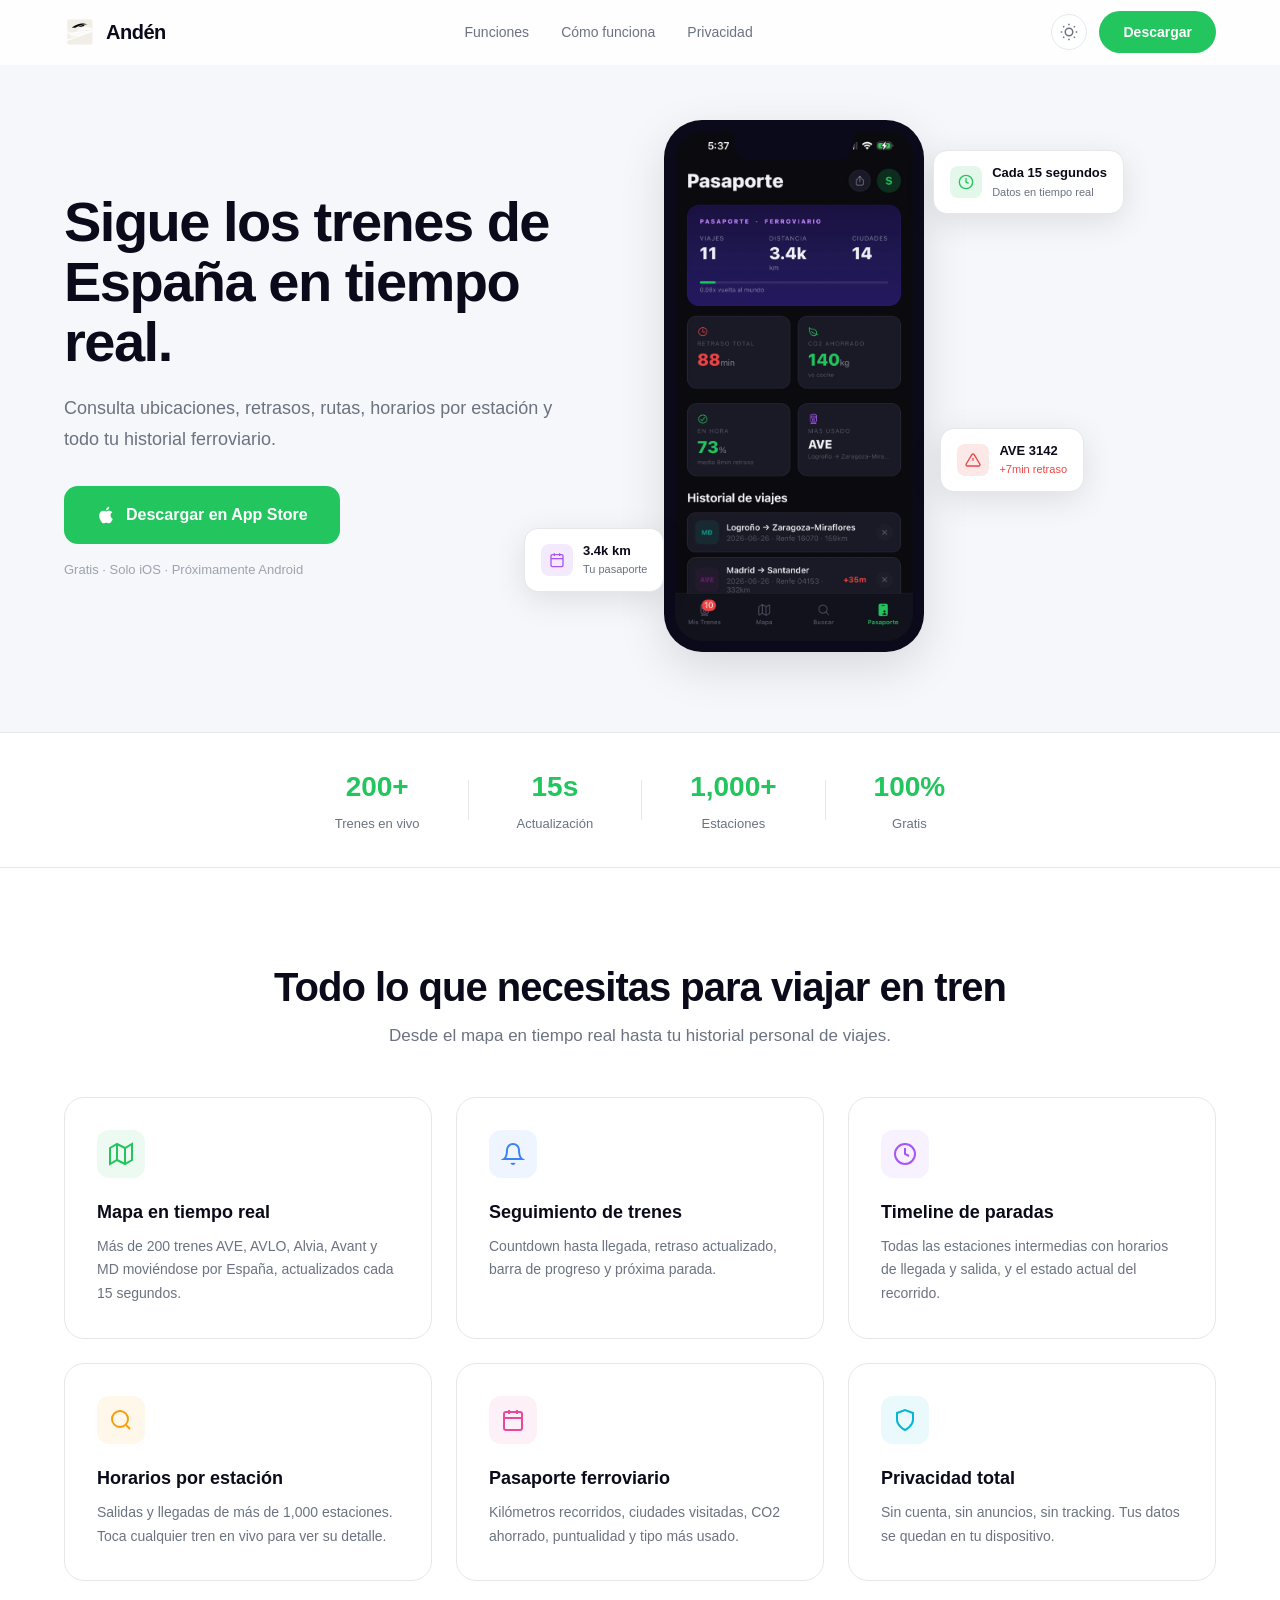
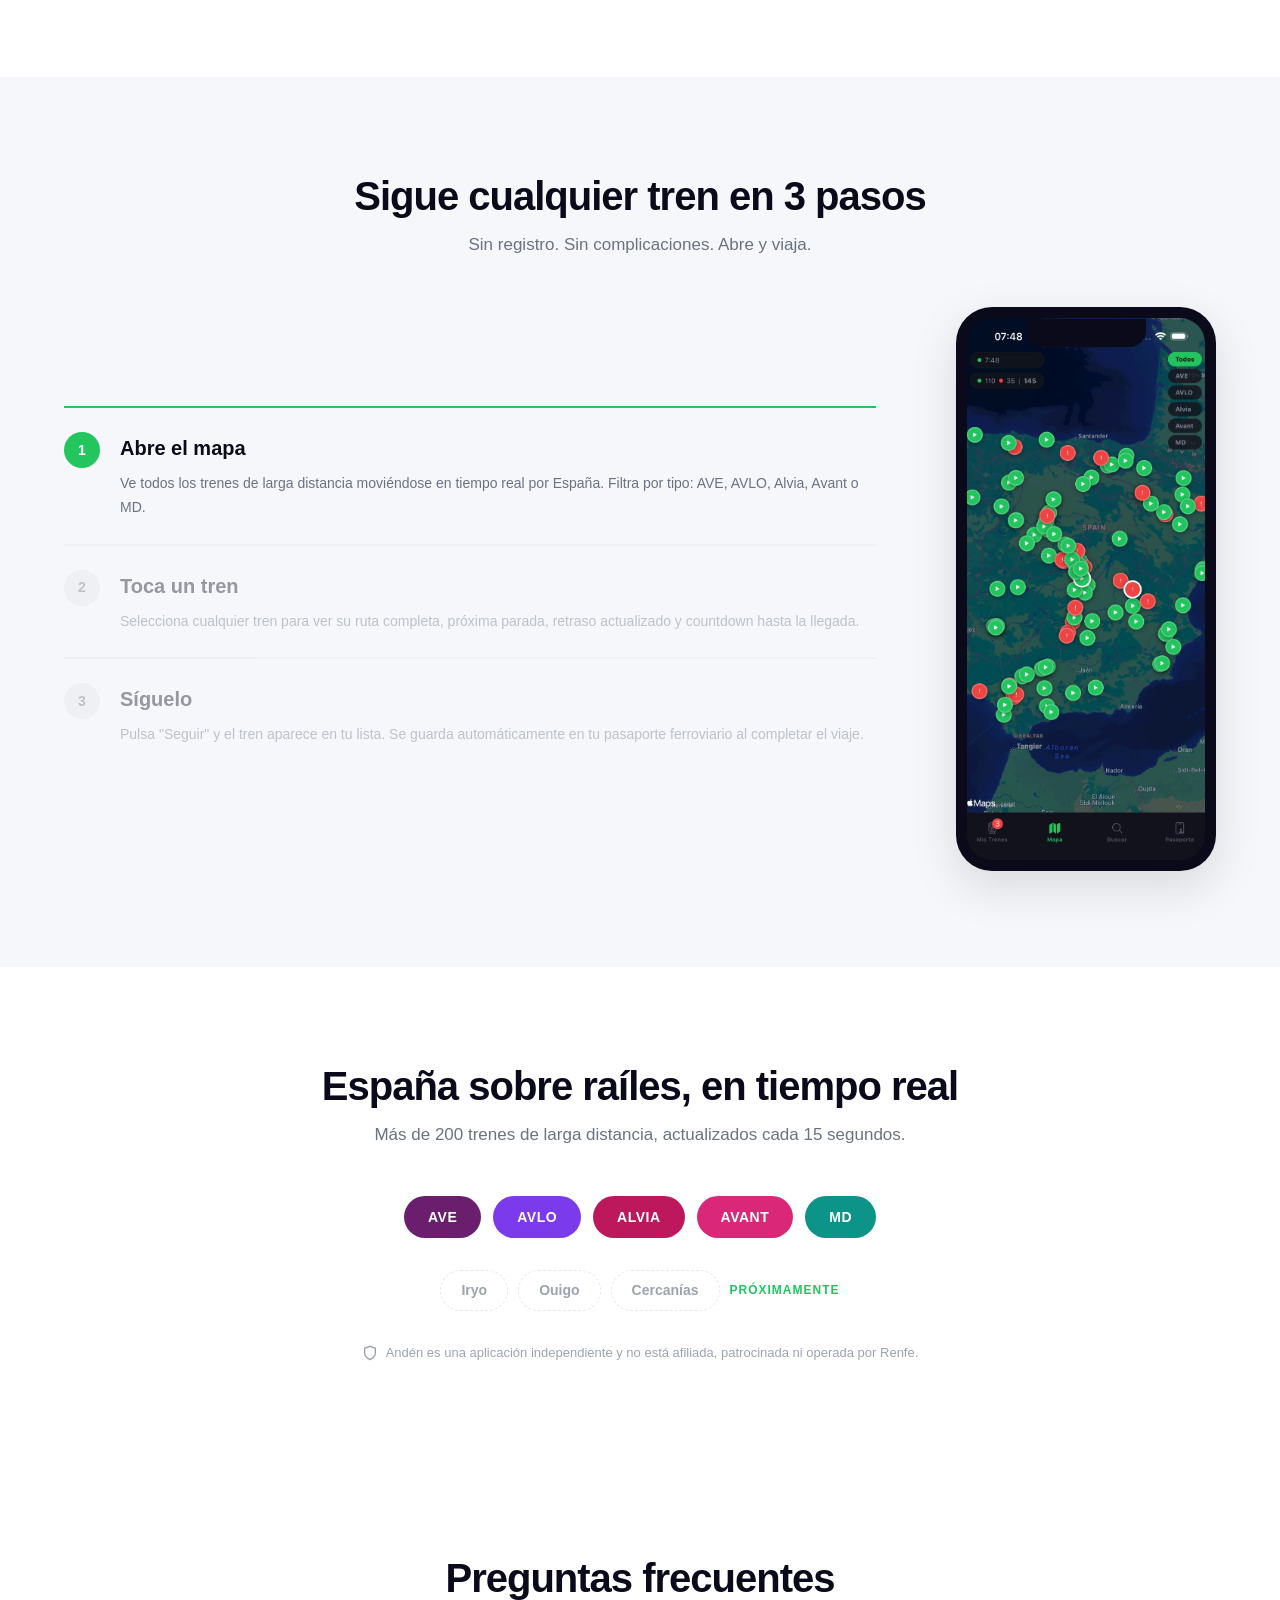
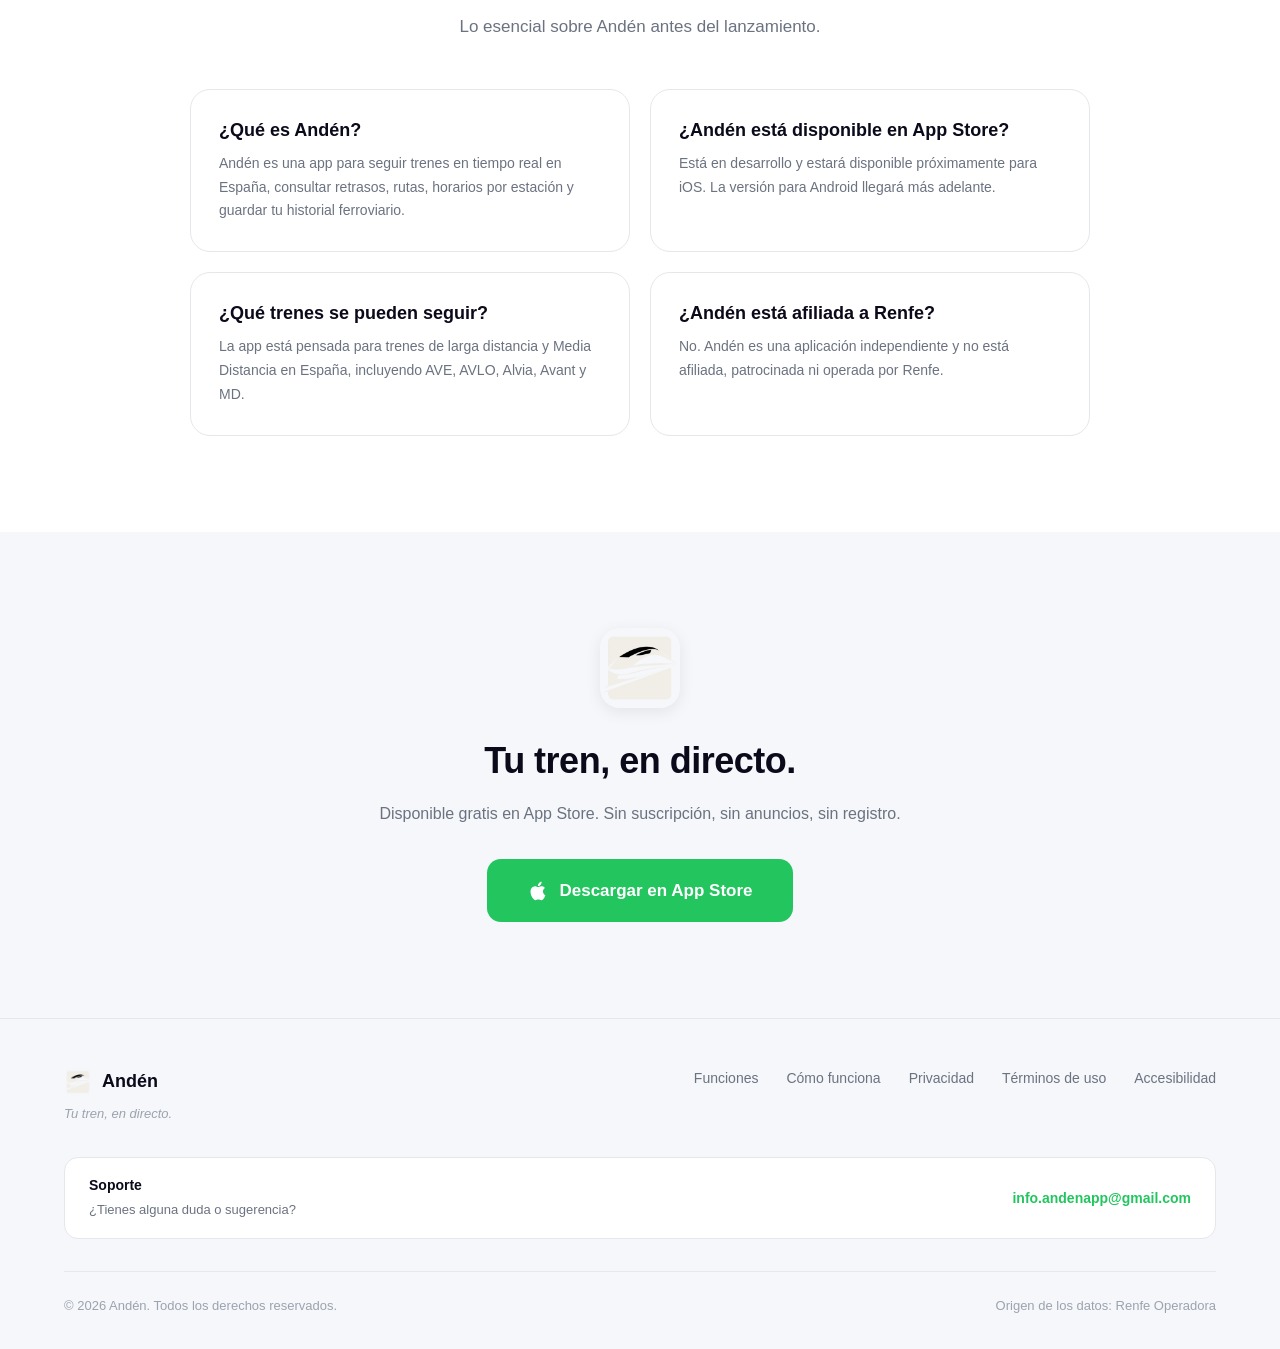
==== commit 3ab93531: "Capitalize Anden brand text" ====
--- a/index.html
+++ b/index.html
@@ -137,7 +137,7 @@
     <div class="nav-container">
       <a href="#" class="nav-logo">
         <img src="images/app-icon.webp" alt="Andén" class="nav-logo-img" width="32" height="32" decoding="async">
-        <span class="nav-logo-text">andén</span>
+        <span class="nav-logo-text">Andén</span>
       </a>
       <div class="nav-links">
         <a href="#features">Funciones</a>
@@ -408,7 +408,7 @@
         <div class="footer-brand">
           <div class="footer-logo">
             <img src="images/app-icon.webp" alt="Andén" class="footer-logo-img" width="28" height="28" loading="lazy" decoding="async">
-            <span class="footer-logo-text">andén</span>
+            <span class="footer-logo-text">Andén</span>
           </div>
           <p class="footer-tagline">Tu tren, en directo.</p>
         </div>
